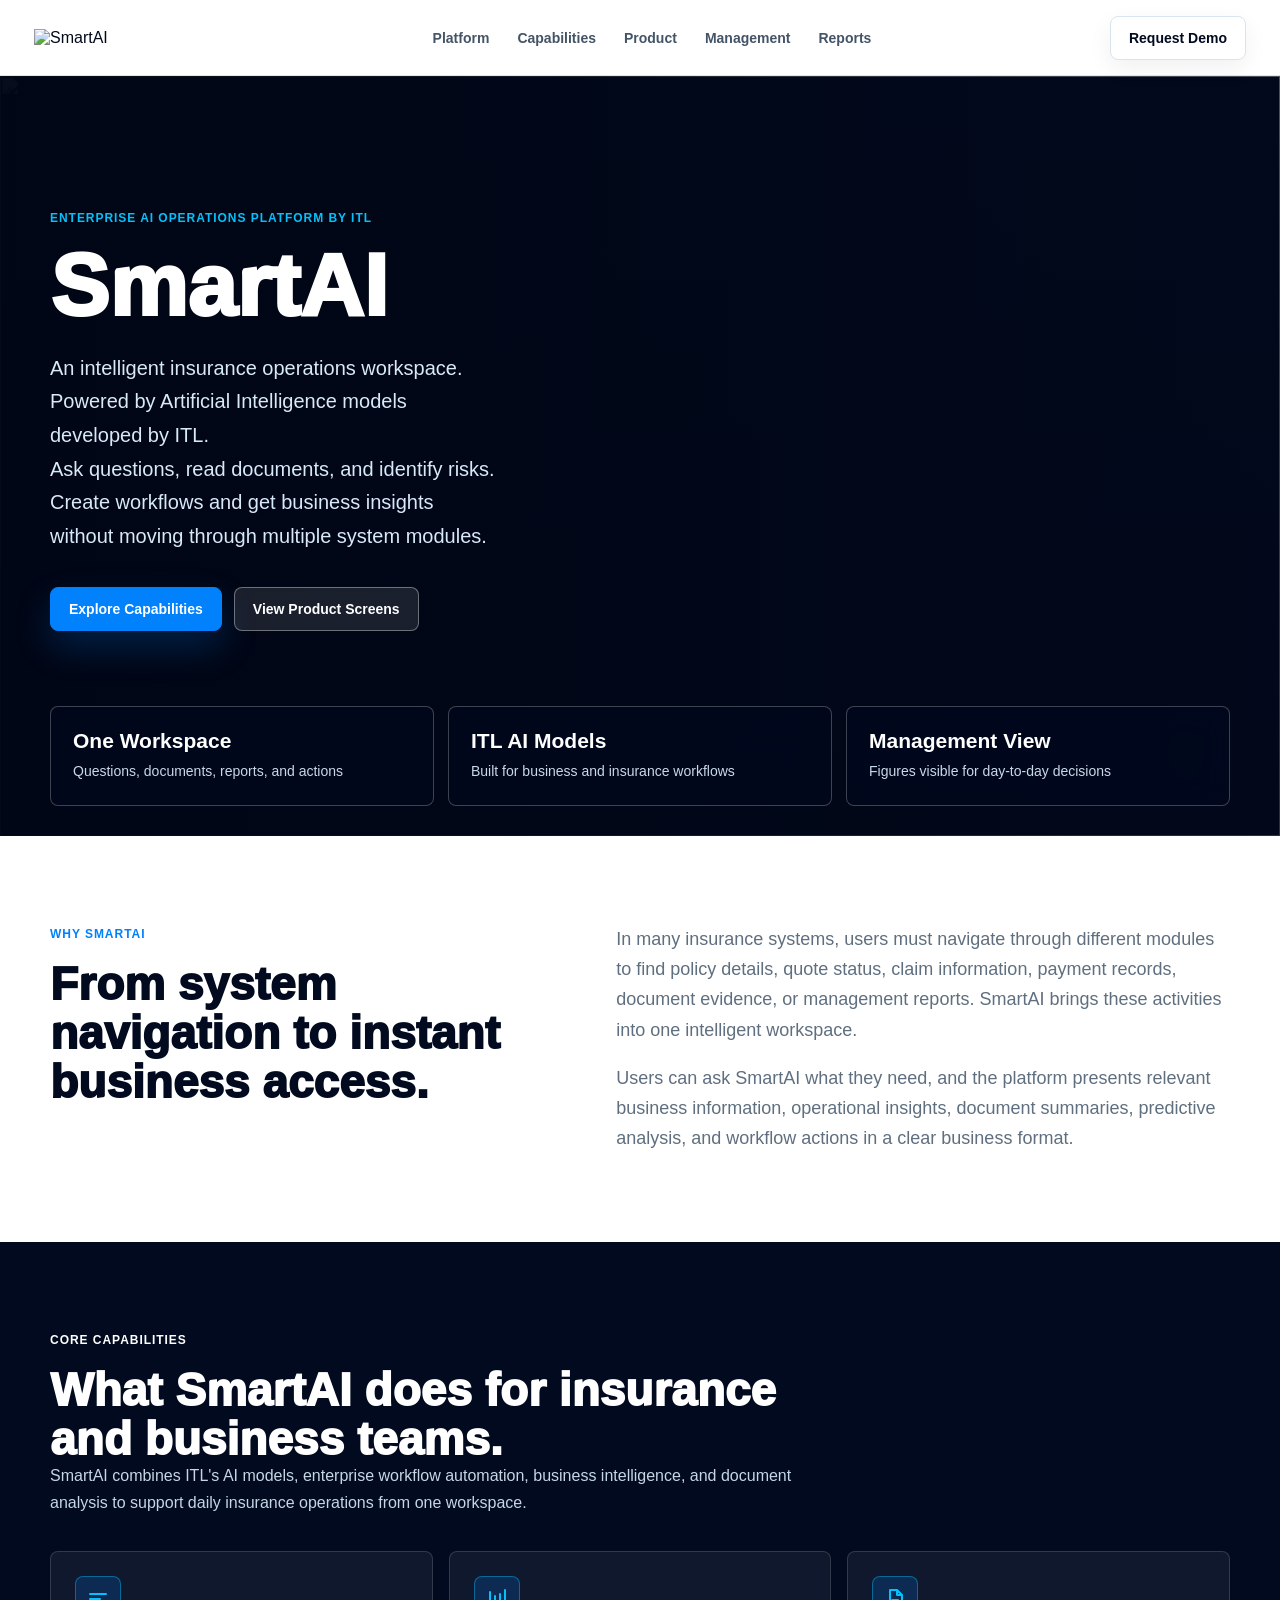
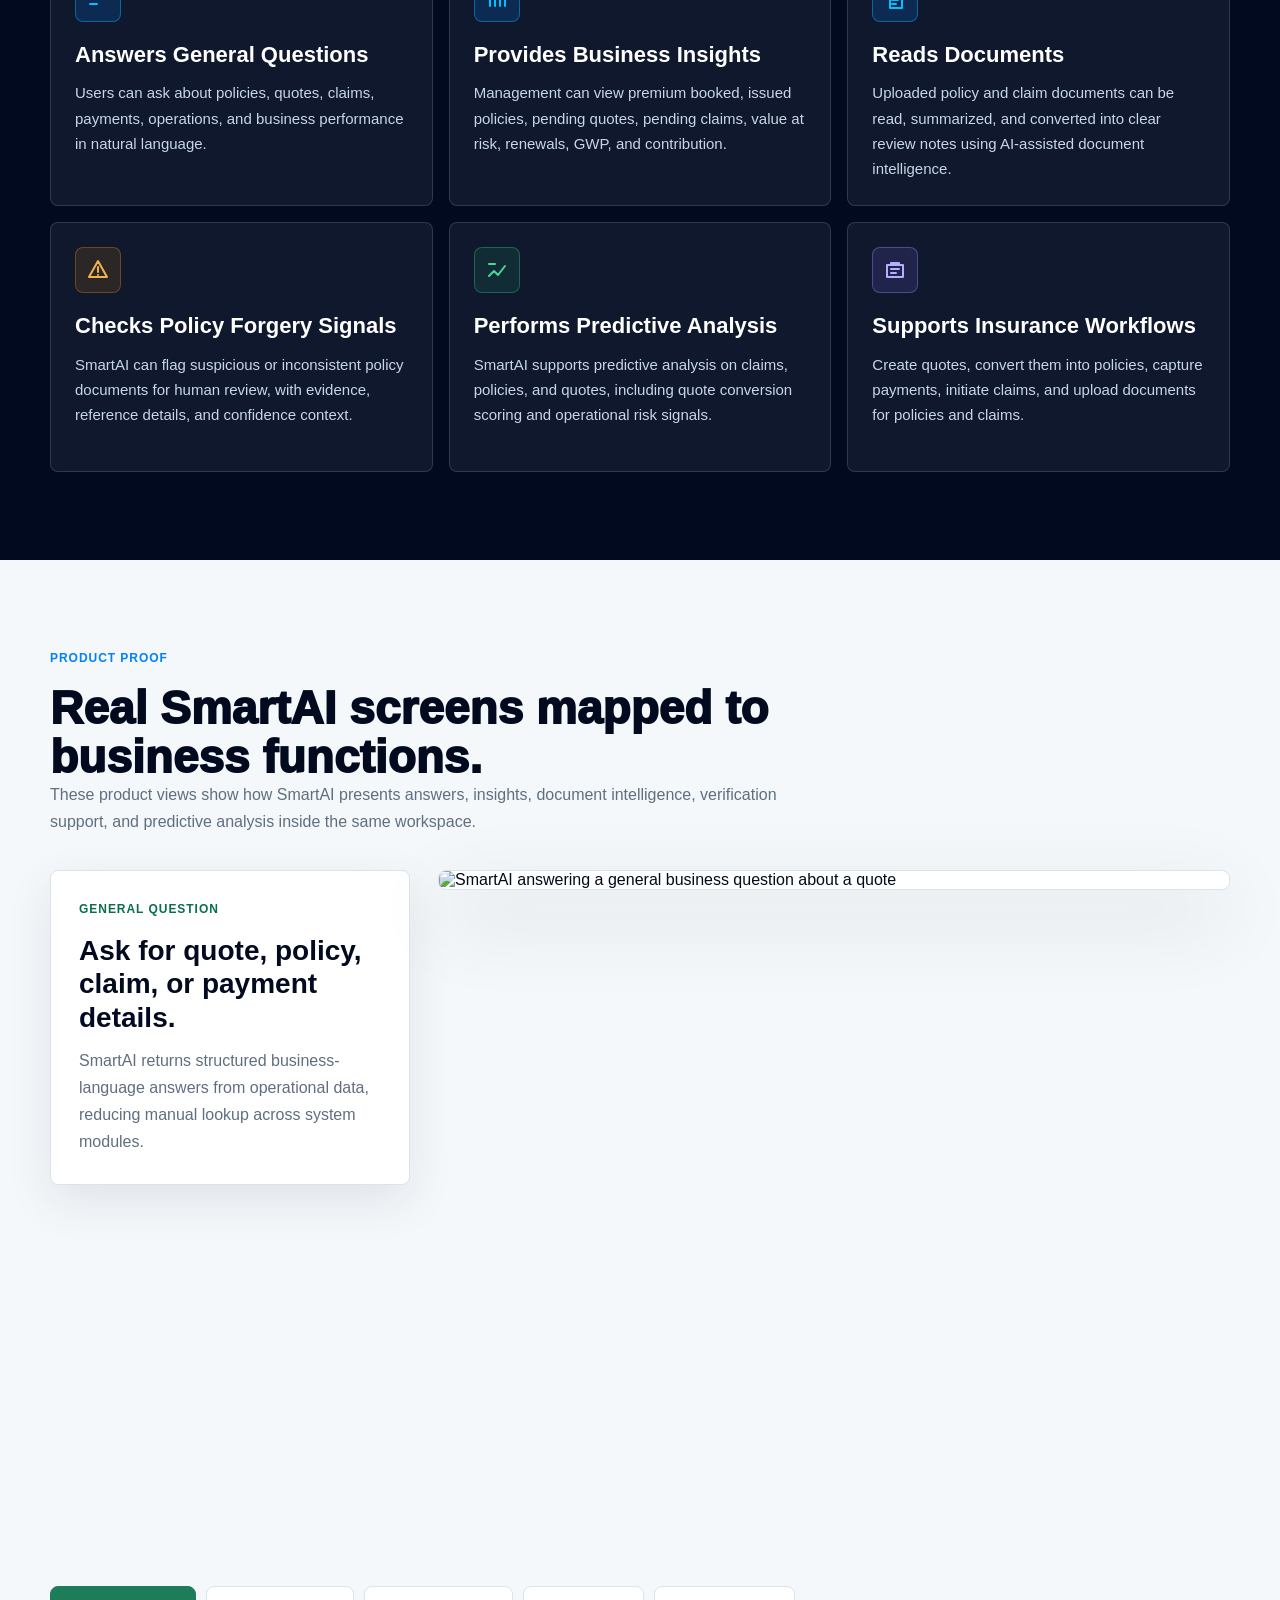
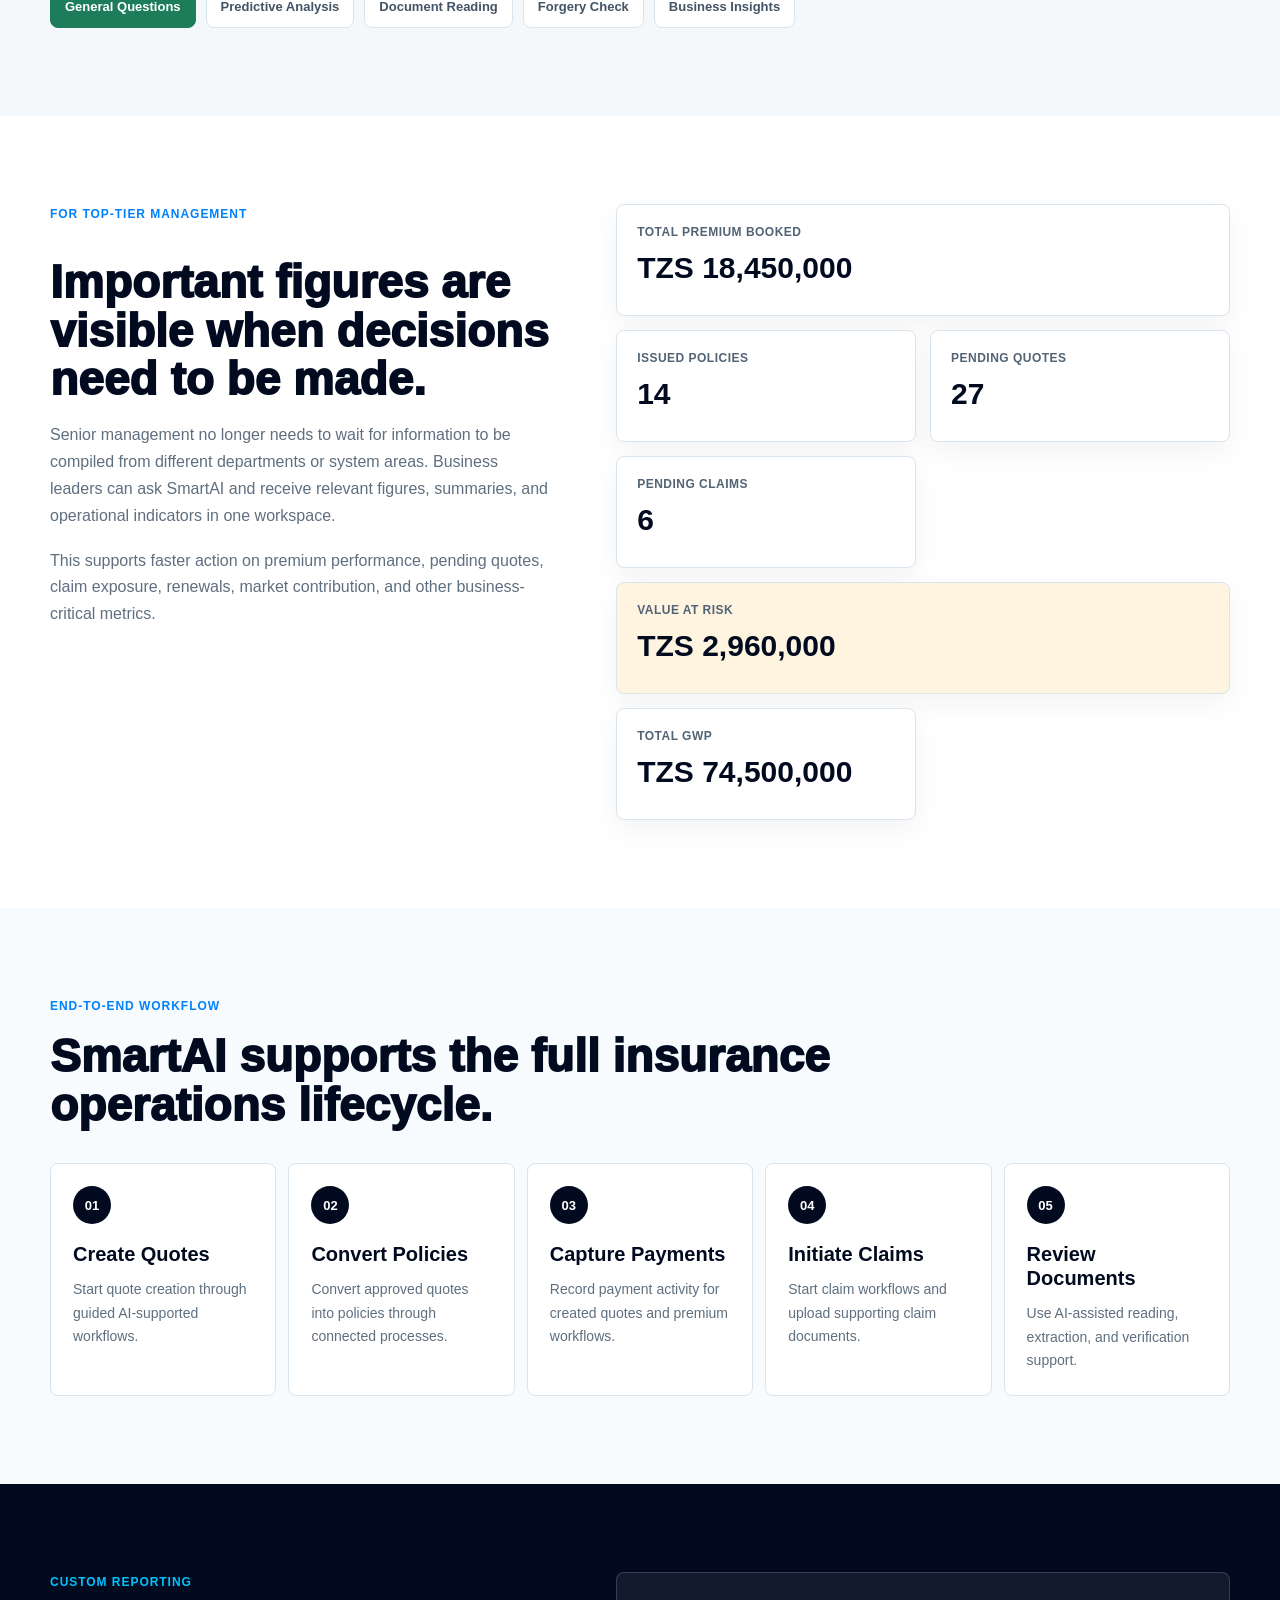
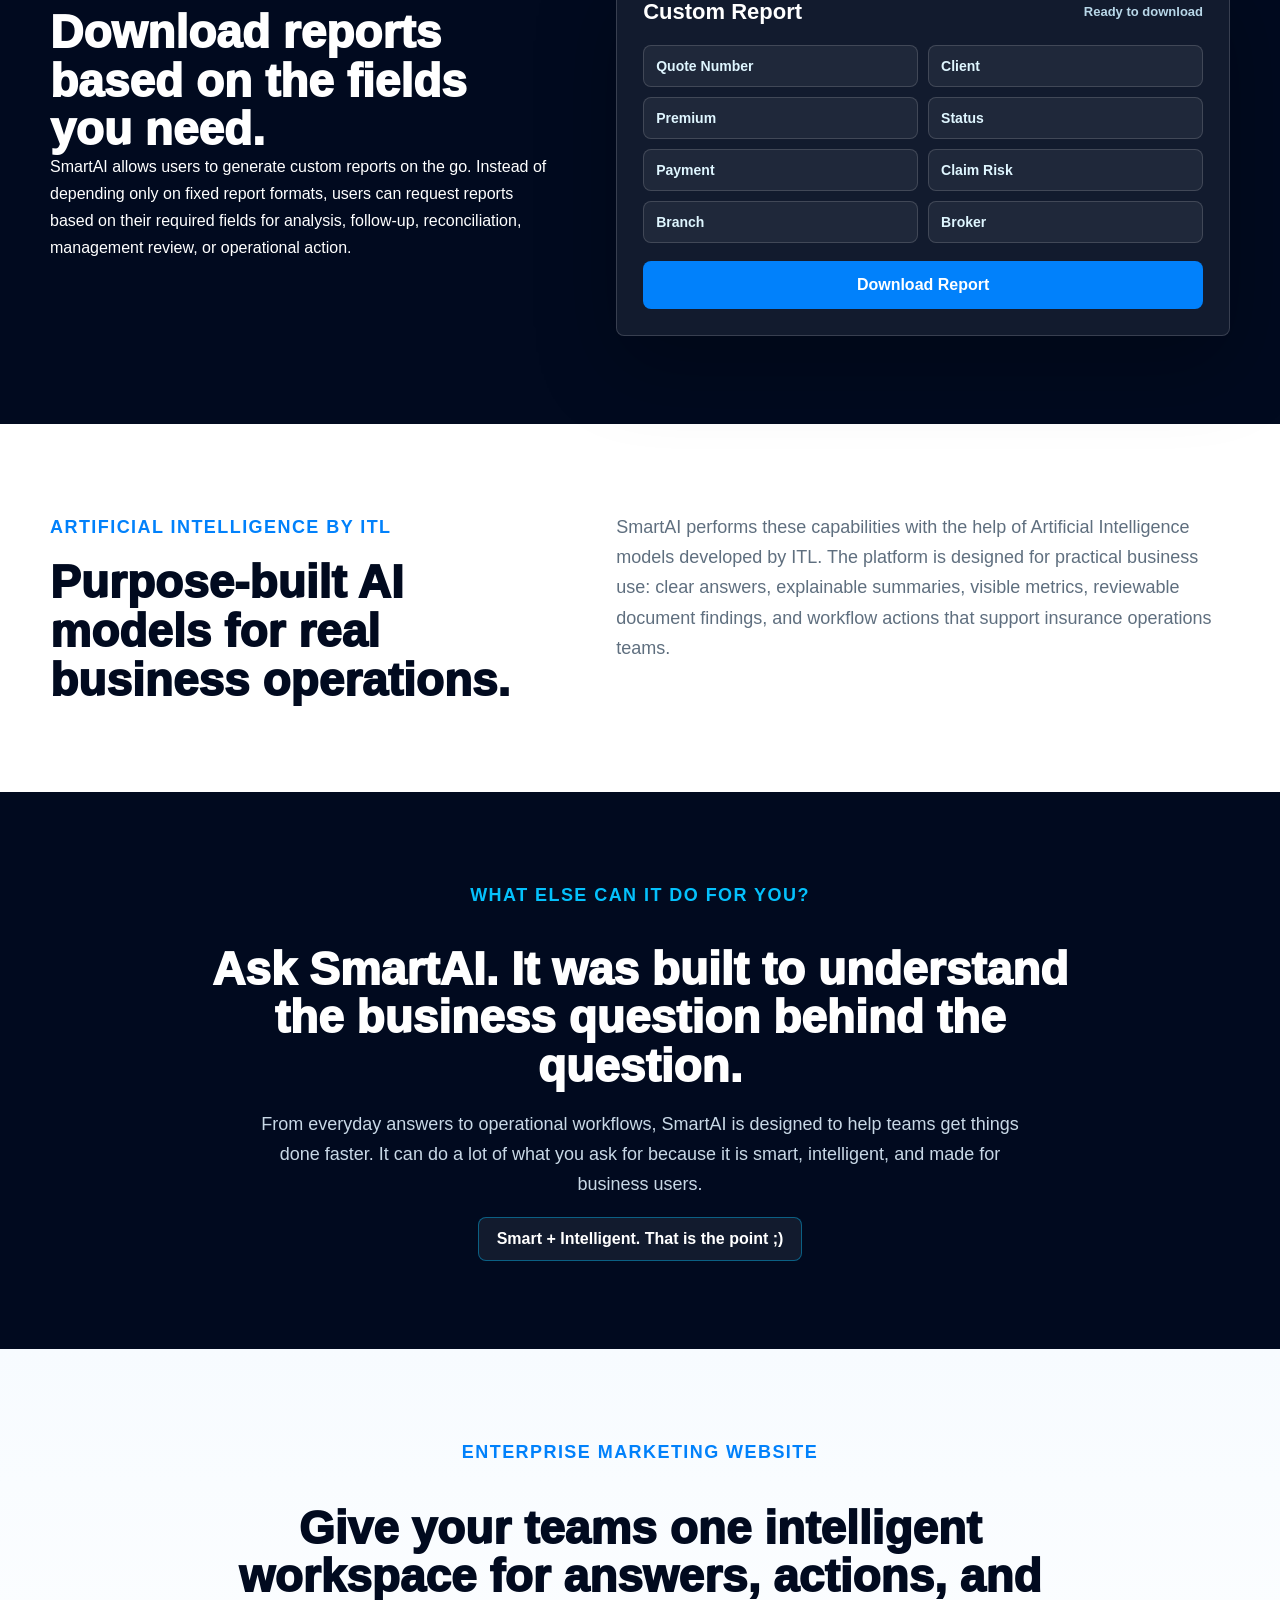
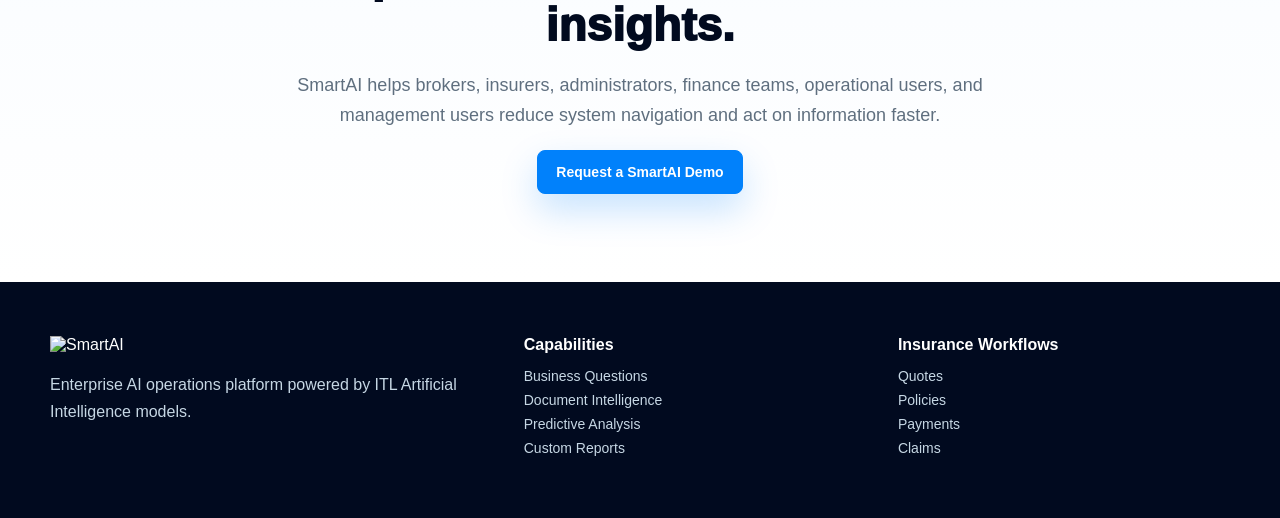
==== index.html @ b43e7020 "Add files via upload" ====
<!doctype html>
<html lang="en">
<head>
  <meta charset="utf-8">
  <meta name="viewport" content="width=device-width, initial-scale=1">
  <title>SmartAI | Enterprise AI Operations Platform by ITL</title>
  <meta name="description" content="SmartAI is an enterprise AI operations platform by ITL for insurance teams, business insights, document intelligence, predictive analysis, quotes, policies, payments, claims, and custom reports.">
  <link rel="stylesheet" href="styles.css">
</head>
<body>
  <header class="site-header" data-header>
    <a class="brand" href="#top" aria-label="SmartAI home">
      <img src="assets/logos/smartai_primary_horizontal.png" alt="SmartAI">
      <span>SmartAI</span>
    </a>
    <nav class="nav-links" aria-label="Primary">
      <a href="#platform">Platform</a>
      <a href="#capabilities">Capabilities</a>
      <a href="#screens">Product</a>
      <a href="#management">Management</a>
      <a href="#reports">Reports</a>
    </nav>
    <button class="nav-cta" type="button" data-demo-trigger>Request Demo</button>
  </header>

  <main id="top">
    <section class="hero" aria-label="SmartAI enterprise marketing hero">
      <div class="hero-media" aria-hidden="true">
        <img src="assets/screenshots/Landing Page with Business Insights.png" alt="">
      </div>
      <div class="hero-overlay"></div>
      <div class="hero-content">
        <p class="eyebrow">Enterprise AI operations platform by ITL</p>
        <h1>SmartAI</h1>
        <p class="hero-copy">
          <span>An intelligent insurance operations workspace.</span>
          <span>Powered by Artificial Intelligence models</span>
          <span>developed by ITL.</span>
          <span>Ask questions, read documents, and identify risks.</span>
          <span>Create workflows and get business insights</span>
          <span>without moving through multiple system modules.</span>
        </p>
        <div class="hero-actions">
          <a class="button primary" href="#capabilities">Explore Capabilities</a>
          <a class="button secondary" href="#screens">View Product Screens</a>
        </div>
      </div>
      <div class="hero-proof" aria-label="SmartAI value highlights">
        <div>
          <strong>One Workspace</strong>
          <span>Questions, documents, reports, and actions</span>
        </div>
        <div>
          <strong>ITL AI Models</strong>
          <span>Built for business and insurance workflows</span>
        </div>
        <div>
          <strong>Management View</strong>
          <span>Figures visible for day-to-day decisions</span>
        </div>
      </div>
    </section>

    <section class="section intro" id="platform">
      <div class="container intro-grid">
        <div>
          <p class="eyebrow">Why SmartAI</p>
          <h2>From system navigation to instant business access.</h2>
        </div>
        <div class="intro-copy">
          <p>
            In many insurance systems, users must navigate through different modules to find policy details, quote
            status, claim information, payment records, document evidence, or management reports. SmartAI brings these
            activities into one intelligent workspace.
          </p>
          <p>
            Users can ask SmartAI what they need, and the platform presents relevant business information, operational
            insights, document summaries, predictive analysis, and workflow actions in a clear business format.
          </p>
        </div>
      </div>
    </section>

    <section class="section dark-band" id="capabilities">
      <div class="container">
        <div class="section-heading light">
          <p class="eyebrow">Core capabilities</p>
          <h2>What SmartAI does for insurance and business teams.</h2>
          <p>
            SmartAI combines ITL's AI models, enterprise workflow automation, business intelligence, and document
            analysis to support daily insurance operations from one workspace.
          </p>
        </div>
        <div class="capability-grid">
          <article class="capability">
            <span class="icon">
              <svg viewBox="0 0 24 24" aria-hidden="true"><path d="M4 7h16M4 12h10M4 17h7"></path></svg>
            </span>
            <h3>Answers General Questions</h3>
            <p>Users can ask about policies, quotes, claims, payments, operations, and business performance in natural language.</p>
          </article>
          <article class="capability">
            <span class="icon">
              <svg viewBox="0 0 24 24" aria-hidden="true"><path d="M5 19V5m5 14V9m5 10V7m5 12V3"></path></svg>
            </span>
            <h3>Provides Business Insights</h3>
            <p>Management can view premium booked, issued policies, pending quotes, pending claims, value at risk, renewals, GWP, and contribution.</p>
          </article>
          <article class="capability">
            <span class="icon">
              <svg viewBox="0 0 24 24" aria-hidden="true"><path d="M7 3h7l5 5v13H7zM14 3v5h5M9 13h6M9 17h4"></path></svg>
            </span>
            <h3>Reads Documents</h3>
            <p>Uploaded policy and claim documents can be read, summarized, and converted into clear review notes using AI-assisted document intelligence.</p>
          </article>
          <article class="capability">
            <span class="icon warning">
              <svg viewBox="0 0 24 24" aria-hidden="true"><path d="M12 3l9 16H3zM12 9v5M12 17h.01"></path></svg>
            </span>
            <h3>Checks Policy Forgery Signals</h3>
            <p>SmartAI can flag suspicious or inconsistent policy documents for human review, with evidence, reference details, and confidence context.</p>
          </article>
          <article class="capability">
            <span class="icon success">
              <svg viewBox="0 0 24 24" aria-hidden="true"><path d="M4 18l5-5 4 4 7-9M4 6h6"></path></svg>
            </span>
            <h3>Performs Predictive Analysis</h3>
            <p>SmartAI supports predictive analysis on claims, policies, and quotes, including quote conversion scoring and operational risk signals.</p>
          </article>
          <article class="capability">
            <span class="icon violet">
              <svg viewBox="0 0 24 24" aria-hidden="true"><path d="M4 7h16v12H4zM8 7V5h8v2M8 11h8M8 15h5"></path></svg>
            </span>
            <h3>Supports Insurance Workflows</h3>
            <p>Create quotes, convert them into policies, capture payments, initiate claims, and upload documents for policies and claims.</p>
          </article>
        </div>
      </div>
    </section>

    <section class="section product-showcase" id="screens">
      <div class="container">
        <div class="section-heading">
          <p class="eyebrow">Product proof</p>
          <h2>Real SmartAI screens mapped to business functions.</h2>
          <p>
            These product views show how SmartAI presents answers, insights, document intelligence, verification
            support, and predictive analysis inside the same workspace.
          </p>
        </div>
        <div class="showcase">
          <article class="feature-panel active" data-panel="general">
            <div class="panel-copy">
              <span>General Question</span>
              <h3>Ask for quote, policy, claim, or payment details.</h3>
              <p>SmartAI returns structured business-language answers from operational data, reducing manual lookup across system modules.</p>
            </div>
            <img src="assets/screenshots/General Question.png" alt="SmartAI answering a general business question about a quote">
          </article>
          <article class="feature-panel" data-panel="predictive">
            <div class="panel-copy">
              <span>Predictive Analysis</span>
              <h3>Prioritize quotes, claims, and policies using AI signals.</h3>
              <p>Prediction scores, risk labels, reason codes, and top ranked items help teams focus on the records that need attention.</p>
            </div>
            <img src="assets/screenshots/Predictive Analysis.png" alt="SmartAI predictive analysis screen">
          </article>
          <article class="feature-panel" data-panel="ocr">
            <div class="panel-copy">
              <span>Policy Document Reading</span>
              <h3>Read uploaded documents and extract key details.</h3>
              <p>SmartAI summarizes policy documents, vehicle information, coverage periods, intermediaries, and reference data for faster review.</p>
            </div>
            <img src="assets/screenshots/Policy Document Reading (OCR).png" alt="SmartAI reading an uploaded policy document">
          </article>
          <article class="feature-panel" data-panel="forgery">
            <div class="panel-copy">
              <span>Policy Forgery Check</span>
              <h3>Identify suspicious document signals for review.</h3>
              <p>SmartAI supports verification teams by highlighting suspicious policy documents and presenting evidence for human validation.</p>
            </div>
            <img src="assets/screenshots/Policy Forgery Check.png" alt="SmartAI policy forgery check screen">
          </article>
          <article class="feature-panel" data-panel="insights">
            <div class="panel-copy">
              <span>Business Insights</span>
              <h3>Give management immediate access to key figures.</h3>
              <p>Business impact, renewals, portfolio values, and market contribution are visible without waiting for manual reporting cycles.</p>
            </div>
            <img src="assets/screenshots/Landing Page with Business Insights.png" alt="SmartAI landing page with business insights">
          </article>
        </div>
        <div class="showcase-controls" aria-label="Product screen selector">
          <button class="active" type="button" data-target="general">General Questions</button>
          <button type="button" data-target="predictive">Predictive Analysis</button>
          <button type="button" data-target="ocr">Document Reading</button>
          <button type="button" data-target="forgery">Forgery Check</button>
          <button type="button" data-target="insights">Business Insights</button>
        </div>
      </div>
    </section>

    <section class="section management" id="management">
      <div class="container management-grid">
        <div class="management-copy">
          <p class="eyebrow">For top-tier management</p>
          <h2>Important figures are visible when decisions need to be made.</h2>
          <p>
            Senior management no longer needs to wait for information to be compiled from different departments or
            system areas. Business leaders can ask SmartAI and receive relevant figures, summaries, and operational
            indicators in one workspace.
          </p>
          <p>
            This supports faster action on premium performance, pending quotes, claim exposure, renewals, market
            contribution, and other business-critical metrics.
          </p>
        </div>
        <div class="executive-metrics" aria-label="Example SmartAI business insight metrics">
          <div class="metric large">
            <span>Total Premium Booked</span>
            <strong>TZS 18,450,000</strong>
          </div>
          <div class="metric">
            <span>Issued Policies</span>
            <strong>14</strong>
          </div>
          <div class="metric">
            <span>Pending Quotes</span>
            <strong>27</strong>
          </div>
          <div class="metric">
            <span>Pending Claims</span>
            <strong>6</strong>
          </div>
          <div class="metric risk">
            <span>Value at Risk</span>
            <strong>TZS 2,960,000</strong>
          </div>
          <div class="metric">
            <span>Total GWP</span>
            <strong>TZS 74,500,000</strong>
          </div>
        </div>
      </div>
    </section>

    <section class="section workflow">
      <div class="container">
        <div class="section-heading">
          <p class="eyebrow">End-to-end workflow</p>
          <h2>SmartAI supports the full insurance operations lifecycle.</h2>
        </div>
        <div class="workflow-track">
          <article>
            <span>01</span>
            <h3>Create Quotes</h3>
            <p>Start quote creation through guided AI-supported workflows.</p>
          </article>
          <article>
            <span>02</span>
            <h3>Convert Policies</h3>
            <p>Convert approved quotes into policies through connected processes.</p>
          </article>
          <article>
            <span>03</span>
            <h3>Capture Payments</h3>
            <p>Record payment activity for created quotes and premium workflows.</p>
          </article>
          <article>
            <span>04</span>
            <h3>Initiate Claims</h3>
            <p>Start claim workflows and upload supporting claim documents.</p>
          </article>
          <article>
            <span>05</span>
            <h3>Review Documents</h3>
            <p>Use AI-assisted reading, extraction, and verification support.</p>
          </article>
        </div>
      </div>
    </section>

    <section class="section reports" id="reports">
      <div class="container reports-grid">
        <div>
          <p class="eyebrow">Custom reporting</p>
          <h2>Download reports based on the fields you need.</h2>
          <p>
            SmartAI allows users to generate custom reports on the go. Instead of depending only on fixed report
            formats, users can request reports based on their required fields for analysis, follow-up, reconciliation,
            management review, or operational action.
          </p>
        </div>
        <div class="report-builder" aria-label="Custom report example">
          <div class="report-top">
            <strong>Custom Report</strong>
            <span>Ready to download</span>
          </div>
          <div class="field-list">
            <span>Quote Number</span>
            <span>Client</span>
            <span>Premium</span>
            <span>Status</span>
            <span>Payment</span>
            <span>Claim Risk</span>
            <span>Branch</span>
            <span>Broker</span>
          </div>
          <button type="button">Download Report</button>
        </div>
      </div>
    </section>

    <section class="section ai-models">
      <div class="container models-grid">
        <div>
          <p class="eyebrow">Artificial Intelligence by ITL</p>
          <h2>Purpose-built AI models for real business operations.</h2>
        </div>
        <div>
          <p>
            SmartAI performs these capabilities with the help of Artificial Intelligence models developed by ITL. The
            platform is designed for practical business use: clear answers, explainable summaries, visible metrics,
            reviewable document findings, and workflow actions that support insurance operations teams.
          </p>
        </div>
      </div>
    </section>

    <section class="section witty">
      <div class="container witty-content">
        <p class="eyebrow">What else can it do for you?</p>
        <h2>Ask SmartAI. It was built to understand the business question behind the question.</h2>
        <p>
          From everyday answers to operational workflows, SmartAI is designed to help teams get things done faster.
          It can do a lot of what you ask for because it is smart, intelligent, and made for business users.
        </p>
        <span>Smart + Intelligent. That is the point ;)</span>
      </div>
    </section>

    <section class="section cta" id="demo">
      <div class="container cta-content">
        <p class="eyebrow">Enterprise marketing website</p>
        <h2>Give your teams one intelligent workspace for answers, actions, and insights.</h2>
        <p>
          SmartAI helps brokers, insurers, administrators, finance teams, operational users, and management users
          reduce system navigation and act on information faster.
        </p>
        <button class="button primary" type="button" data-demo-trigger>Request a SmartAI Demo</button>
      </div>
    </section>
  </main>

  <div class="modal-backdrop" data-demo-modal hidden>
    <section class="demo-modal" role="dialog" aria-modal="true" aria-labelledby="demo-modal-title">
      <button class="modal-close" type="button" data-demo-close aria-label="Close demo contact popup">×</button>
      <p class="eyebrow">Contact ITL</p>
      <h2 id="demo-modal-title">Request a SmartAI demo</h2>
      <p>
        Please reach out to the ITL team using the hotline or email addresses below.
      </p>
      <div class="contact-list">
        <div class="contact-row">
          <span>Hotline</span>
          <strong>+255 746 986 110</strong>
        </div>
        <div class="contact-row">
          <span>Email</span>
          <strong>info@itl.co.tz</strong>
        </div>
        <div class="contact-row">
          <span>Email</span>
          <strong>smartpolicy@itl.co.tz</strong>
        </div>
      </div>
    </section>
  </div>

  <footer class="site-footer">
    <div class="container footer-grid">
      <div>
        <img src="assets/logos/smartai_monochrome_white.png" alt="SmartAI">
        <p>Enterprise AI operations platform powered by ITL Artificial Intelligence models.</p>
      </div>
      <div>
        <strong>Capabilities</strong>
        <span>Business Questions</span>
        <span>Document Intelligence</span>
        <span>Predictive Analysis</span>
        <span>Custom Reports</span>
      </div>
      <div>
        <strong>Insurance Workflows</strong>
        <span>Quotes</span>
        <span>Policies</span>
        <span>Payments</span>
        <span>Claims</span>
      </div>
    </div>
  </footer>

  <script src="script.js"></script>
</body>
</html>
---- styles.css ----
:root {
  --navy: #010a1f;
  --deep-navy: #000615;
  --ink: #020a1a;
  --blue: #0181fb;
  --cyan: #04c1fc;
  --green: #1d7d5a;
  --green-dark: #0b6f4d;
  --amber: #c77813;
  --red: #b42339;
  --violet: #6d5bd0;
  --surface: #f5f8fb;
  --paper: #ffffff;
  --line: #d8e4ee;
  --muted: #5f6f7f;
  --soft-blue: #eaf5ff;
  --soft-green: #e9f7ef;
  --soft-amber: #fff4df;
  --soft-red: #fdecef;
  --shadow: 0 28px 80px rgba(1, 10, 31, .16);
  --soft-shadow: 0 16px 48px rgba(1, 10, 31, .09);
  --radius: 8px;
  font-family: Aptos, Inter, "Segoe UI", Arial, sans-serif;
}

* {
  box-sizing: border-box;
}

html {
  scroll-behavior: smooth;
}

body {
  margin: 0;
  color: var(--ink);
  background: var(--paper);
  overflow-x: hidden;
}

body.modal-open {
  overflow: hidden;
}

img {
  display: block;
  max-width: 100%;
}

a {
  color: inherit;
  text-decoration: none;
}

button,
input,
textarea {
  font: inherit;
}

.container {
  width: min(1180px, calc(100% - 40px));
  margin: 0 auto;
}

.site-header {
  position: sticky;
  top: 0;
  z-index: 20;
  display: grid;
  grid-template-columns: auto 1fr auto;
  gap: 28px;
  align-items: center;
  min-height: 76px;
  padding: 0 34px;
  background: rgba(255, 255, 255, .88);
  border-bottom: 1px solid rgba(216, 228, 238, .9);
  backdrop-filter: blur(18px);
  transition: box-shadow .2s ease, background .2s ease;
}

.site-header.is-scrolled {
  background: rgba(255, 255, 255, .94);
  box-shadow: 0 12px 32px rgba(1, 10, 31, .08);
}

.brand {
  display: inline-flex;
  align-items: center;
  gap: 12px;
  min-width: 160px;
}

.brand img {
  width: 142px;
  max-height: 44px;
  object-fit: contain;
}

.brand span {
  display: none;
  font-weight: 900;
  color: var(--navy);
}

.nav-links {
  display: flex;
  justify-content: center;
  gap: 28px;
  color: #435466;
  font-size: 14px;
  font-weight: 750;
}

.nav-links a {
  padding: 28px 0;
}

.nav-links a:hover {
  color: var(--blue);
}

.nav-cta,
.button {
  display: inline-flex;
  align-items: center;
  justify-content: center;
  min-height: 44px;
  padding: 0 18px;
  border-radius: var(--radius);
  font-size: 14px;
  font-weight: 850;
  cursor: pointer;
}

.nav-cta {
  color: var(--navy);
  border: 1px solid var(--line);
  background: #fff;
  box-shadow: 0 8px 24px rgba(1, 10, 31, .06);
}

button.nav-cta,
button.button {
  font-family: inherit;
}

.button.primary {
  color: #fff;
  background: var(--blue);
  border: 1px solid var(--blue);
  box-shadow: 0 16px 36px rgba(1, 129, 251, .22);
}

.button.secondary {
  color: #fff;
  border: 1px solid rgba(255, 255, 255, .36);
  background: rgba(255, 255, 255, .1);
}

.eyebrow {
  margin: 0 0 16px;
  color: var(--blue);
  font-size: 12px;
  font-weight: 900;
  letter-spacing: .08em;
  text-transform: uppercase;
}

h1,
h2,
h3,
p {
  margin: 0;
}

h1 {
  font-size: 88px;
  line-height: .95;
  color: #fff;
  font-weight: 950;
}

h2 {
  font-size: 46px;
  line-height: 1.06;
  color: var(--navy);
  font-weight: 920;
}

h3 {
  font-size: 22px;
  line-height: 1.2;
  color: var(--navy);
  font-weight: 900;
}

p {
  color: var(--muted);
  line-height: 1.68;
}

.hero {
  position: relative;
  min-height: 760px;
  overflow: hidden;
  background: var(--navy);
}

.hero-media {
  position: absolute;
  inset: 0;
}

.hero-media img {
  width: 100%;
  height: 100%;
  object-fit: cover;
  object-position: center top;
  opacity: .52;
  filter: saturate(.98) contrast(1.02);
}

.hero-overlay {
  position: absolute;
  inset: 0;
  background:
    linear-gradient(90deg, rgba(0, 6, 21, .94) 0%, rgba(0, 6, 21, .82) 34%, rgba(0, 6, 21, .46) 68%, rgba(0, 6, 21, .18) 100%),
    linear-gradient(180deg, rgba(0, 6, 21, .08) 0%, rgba(0, 6, 21, .48) 100%);
}

.hero-content {
  position: relative;
  z-index: 2;
  width: min(760px, calc(100% - 40px));
  margin-left: max(34px, calc((100vw - 1180px) / 2));
  padding-top: 132px;
}

.hero-content .eyebrow {
  color: var(--cyan);
}

.hero-copy {
  max-width: 690px;
  margin-top: 24px;
  color: #d8e9f7;
  font-size: 20px;
}

.hero-copy span {
  display: block;
}

.hero-actions {
  display: flex;
  flex-wrap: wrap;
  gap: 12px;
  margin-top: 34px;
}

.hero-proof {
  position: absolute;
  z-index: 3;
  left: max(34px, calc((100vw - 1180px) / 2));
  right: max(34px, calc((100vw - 1180px) / 2));
  bottom: 30px;
  display: grid;
  grid-template-columns: repeat(3, 1fr);
  gap: 14px;
}

.hero-proof div {
  min-height: 100px;
  padding: 22px;
  border: 1px solid rgba(255, 255, 255, .24);
  border-radius: var(--radius);
  background: rgba(1, 10, 31, .58);
  backdrop-filter: blur(16px);
}

.hero-proof strong {
  display: block;
  color: #fff;
  font-size: 21px;
  margin-bottom: 8px;
}

.hero-proof span {
  display: block;
  color: #c8d9e8;
  font-size: 14px;
  line-height: 1.45;
}

.section {
  padding: 88px 0;
}

.intro {
  background: #fff;
}

.intro-grid,
.management-grid,
.reports-grid,
.models-grid {
  display: grid;
  grid-template-columns: minmax(0, .9fr) minmax(0, 1.1fr);
  gap: 64px;
  align-items: start;
}

.intro-copy {
  display: grid;
  gap: 18px;
  font-size: 18px;
}

.dark-band {
  background: var(--navy);
  color: #fff;
}

.section-heading {
  width: min(780px, 100%);
  margin-bottom: 34px;
}

.section-heading.light h2,
.section-heading.light p {
  color: #fff;
}

.section-heading.light > p:last-child {
  color: #c6d6e5;
}

.capability-grid {
  display: grid;
  grid-template-columns: repeat(3, 1fr);
  gap: 16px;
}

.capability {
  min-height: 250px;
  padding: 24px;
  border: 1px solid rgba(255, 255, 255, .14);
  border-radius: var(--radius);
  background: rgba(255, 255, 255, .06);
}

.capability h3 {
  color: #fff;
  margin-top: 20px;
  margin-bottom: 12px;
}

.capability p {
  color: #c7d7e6;
  font-size: 15px;
}

.icon {
  display: inline-flex;
  align-items: center;
  justify-content: center;
  width: 46px;
  height: 46px;
  border-radius: var(--radius);
  background: rgba(1, 129, 251, .18);
  border: 1px solid rgba(4, 193, 252, .42);
}

.icon svg {
  width: 24px;
  height: 24px;
  fill: none;
  stroke: var(--cyan);
  stroke-width: 2;
  stroke-linecap: round;
  stroke-linejoin: round;
}

.icon.warning {
  background: rgba(199, 120, 19, .16);
  border-color: rgba(199, 120, 19, .4);
}

.icon.warning svg {
  stroke: #f2b24d;
}

.icon.success {
  background: rgba(29, 125, 90, .2);
  border-color: rgba(41, 181, 124, .42);
}

.icon.success svg {
  stroke: #49d69a;
}

.icon.violet {
  background: rgba(109, 91, 208, .18);
  border-color: rgba(143, 131, 229, .42);
}

.icon.violet svg {
  stroke: #b7adff;
}

.product-showcase {
  background: var(--surface);
}

.showcase {
  position: relative;
  min-height: 690px;
}

.feature-panel {
  position: absolute;
  inset: 0;
  display: grid;
  grid-template-columns: 360px 1fr;
  gap: 28px;
  align-items: start;
  opacity: 0;
  transform: translateY(16px);
  pointer-events: none;
  transition: opacity .28s ease, transform .28s ease;
}

.feature-panel.active {
  opacity: 1;
  transform: translateY(0);
  pointer-events: auto;
}

.panel-copy {
  padding: 28px;
  border-radius: var(--radius);
  background: #fff;
  border: 1px solid var(--line);
  box-shadow: var(--soft-shadow);
}

.panel-copy span {
  display: inline-block;
  margin-bottom: 18px;
  color: var(--green-dark);
  font-size: 12px;
  font-weight: 900;
  letter-spacing: .08em;
  text-transform: uppercase;
}

.panel-copy h3 {
  font-size: 28px;
  margin-bottom: 14px;
}

.feature-panel img {
  width: 100%;
  border: 1px solid var(--line);
  border-radius: var(--radius);
  background: #fff;
  box-shadow: var(--shadow);
}

.showcase-controls {
  display: flex;
  flex-wrap: wrap;
  gap: 10px;
  margin-top: 26px;
}

.showcase-controls button {
  min-height: 42px;
  padding: 0 14px;
  border: 1px solid var(--line);
  border-radius: var(--radius);
  color: #435466;
  background: #fff;
  font-size: 13px;
  font-weight: 850;
  cursor: pointer;
}

.showcase-controls button.active {
  color: #fff;
  background: var(--green);
  border-color: var(--green);
}

.management {
  background: #fff;
}

.management-copy {
  display: grid;
  gap: 18px;
}

.executive-metrics {
  display: grid;
  grid-template-columns: repeat(2, 1fr);
  gap: 14px;
}

.metric {
  min-height: 112px;
  padding: 20px;
  border: 1px solid var(--line);
  border-radius: var(--radius);
  background: #fff;
  box-shadow: 0 10px 28px rgba(1, 10, 31, .05);
}

.metric.large,
.metric.risk {
  grid-column: span 2;
}

.metric span {
  display: block;
  color: #526374;
  font-size: 12px;
  font-weight: 900;
  letter-spacing: .04em;
  text-transform: uppercase;
}

.metric strong {
  display: block;
  margin-top: 12px;
  color: var(--navy);
  font-size: 30px;
  line-height: 1.1;
}

.metric.risk {
  background: var(--soft-amber);
}

.workflow {
  background: #f8fbfd;
}

.workflow-track {
  display: grid;
  grid-template-columns: repeat(5, 1fr);
  gap: 12px;
}

.workflow-track article {
  min-height: 224px;
  padding: 22px;
  border: 1px solid var(--line);
  border-radius: var(--radius);
  background: #fff;
}

.workflow-track span {
  display: inline-flex;
  align-items: center;
  justify-content: center;
  width: 38px;
  height: 38px;
  margin-bottom: 18px;
  border-radius: 50%;
  color: #fff;
  background: var(--navy);
  font-size: 13px;
  font-weight: 900;
}

.workflow-track h3 {
  margin-bottom: 12px;
  font-size: 20px;
}

.workflow-track p {
  font-size: 14px;
}

.reports {
  background: var(--navy);
  color: #fff;
}

.reports h2,
.reports p {
  color: #fff;
}

.reports .eyebrow {
  color: var(--cyan);
}

.report-builder {
  padding: 26px;
  border: 1px solid rgba(255, 255, 255, .16);
  border-radius: var(--radius);
  background: rgba(255, 255, 255, .07);
  box-shadow: 0 30px 80px rgba(0, 0, 0, .25);
}

.report-top {
  display: flex;
  justify-content: space-between;
  gap: 18px;
  align-items: center;
  margin-bottom: 20px;
}

.report-top strong {
  color: #fff;
  font-size: 22px;
}

.report-top span {
  color: #b8d7e8;
  font-size: 13px;
  font-weight: 800;
}

.field-list {
  display: grid;
  grid-template-columns: repeat(2, 1fr);
  gap: 10px;
}

.field-list span {
  padding: 12px;
  border: 1px solid rgba(255, 255, 255, .15);
  border-radius: var(--radius);
  color: #dff6ff;
  background: rgba(255, 255, 255, .06);
  font-size: 14px;
  font-weight: 750;
}

.report-builder button {
  width: 100%;
  min-height: 48px;
  margin-top: 18px;
  border: 0;
  border-radius: var(--radius);
  color: #fff;
  background: var(--blue);
  font-weight: 900;
  cursor: pointer;
}

.ai-models {
  background: #fff;
}

.models-grid p {
  font-size: 18px;
}

.witty {
  background: var(--navy);
  color: #fff;
}

.witty-content {
  display: grid;
  gap: 18px;
  justify-items: center;
  text-align: center;
}

.witty-content .eyebrow {
  color: var(--cyan);
}

.witty-content h2 {
  width: min(920px, 100%);
  color: #fff;
}

.witty-content p {
  width: min(760px, 100%);
  color: #c8d8e6;
  font-size: 18px;
}

.witty-content span {
  display: inline-flex;
  align-items: center;
  min-height: 44px;
  padding: 0 18px;
  border: 1px solid rgba(4, 193, 252, .42);
  border-radius: var(--radius);
  color: #fff;
  background: rgba(255, 255, 255, .07);
  font-weight: 900;
}

.cta {
  background: linear-gradient(180deg, #f7fbff 0%, #fff 100%);
}

.cta-content {
  display: grid;
  gap: 20px;
  justify-items: center;
  text-align: center;
}

.cta-content h2 {
  width: min(860px, 100%);
}

.cta-content p {
  width: min(720px, 100%);
  font-size: 18px;
}

.site-footer {
  padding: 54px 0;
  background: var(--navy);
  color: #fff;
}

.modal-backdrop {
  position: fixed;
  inset: 0;
  z-index: 60;
  display: grid;
  place-items: center;
  padding: 22px;
  background: rgba(0, 6, 21, .68);
  backdrop-filter: blur(18px);
}

.modal-backdrop[hidden] {
  display: none;
}

.demo-modal {
  position: relative;
  width: min(520px, 100%);
  padding: 34px;
  border: 1px solid rgba(216, 228, 238, .9);
  border-radius: var(--radius);
  background: #fff;
  box-shadow: 0 34px 90px rgba(0, 6, 21, .34);
}

.demo-modal h2 {
  margin-bottom: 14px;
  font-size: 34px;
}

.demo-modal p {
  margin-bottom: 22px;
}

.modal-close {
  position: absolute;
  top: 16px;
  right: 16px;
  width: 38px;
  height: 38px;
  border: 1px solid var(--line);
  border-radius: var(--radius);
  color: var(--navy);
  background: #fff;
  font-size: 24px;
  line-height: 1;
  cursor: pointer;
}

.contact-list {
  display: grid;
  gap: 12px;
}

.contact-row {
  display: grid;
  gap: 6px;
  padding: 16px;
  border: 1px solid var(--line);
  border-radius: var(--radius);
  background: #f8fbfd;
}

.contact-row:hover {
  border-color: var(--blue);
  background: var(--soft-blue);
}

.contact-list span {
  color: var(--muted);
  font-size: 12px;
  font-weight: 900;
  letter-spacing: .06em;
  text-transform: uppercase;
}

.contact-list strong {
  color: var(--navy);
  font-size: 20px;
}

.footer-grid {
  display: grid;
  grid-template-columns: 1.3fr 1fr 1fr;
  gap: 42px;
}

.footer-grid img {
  width: 150px;
  margin-bottom: 18px;
}

.footer-grid p {
  max-width: 420px;
  color: #c6d7e4;
}

.footer-grid strong,
.footer-grid span {
  display: block;
}

.footer-grid strong {
  margin-bottom: 14px;
  color: #fff;
}

.footer-grid span {
  margin-bottom: 8px;
  color: #c6d7e4;
  font-size: 14px;
}

@media (max-width: 1080px) {
  .site-header {
    grid-template-columns: auto auto;
    justify-content: space-between;
  }

  .nav-links {
    display: none;
  }

  h1 {
    font-size: 72px;
  }

  h2 {
    font-size: 38px;
  }

  .capability-grid,
  .feature-panel,
  .intro-grid,
  .management-grid,
  .reports-grid,
  .models-grid,
  .footer-grid {
    grid-template-columns: 1fr;
  }

  .showcase {
    min-height: 760px;
  }

  .workflow-track {
    grid-template-columns: repeat(2, 1fr);
  }
}

@media (max-width: 760px) {
  .site-header {
    grid-template-columns: 1fr auto;
    min-height: 68px;
    padding: 0 12px;
  }

  .brand img {
    width: 116px;
  }

  .nav-cta {
    display: none;
  }

  .hero {
    min-height: 820px;
  }

  .hero-content {
    width: calc(100vw - 28px);
    max-width: calc(100vw - 28px);
    margin: 0 14px;
    padding-top: 74px;
    overflow: hidden;
  }

  h1 {
    font-size: 50px;
  }

  h2 {
    font-size: 32px;
  }

  .hero-copy {
    width: calc(100vw - 28px);
    max-width: 100%;
    font-size: 16px;
    line-height: 1.55;
    overflow-wrap: anywhere;
    white-space: normal;
  }

  .hero-actions {
    display: grid;
    grid-template-columns: 1fr;
    width: calc(100vw - 28px);
    max-width: calc(100vw - 28px);
  }

  .hero-actions .button {
    width: 100%;
  }

  .hero-proof {
    left: 14px;
    right: 14px;
    bottom: 14px;
    grid-template-columns: 1fr;
    gap: 8px;
  }

  .hero-proof div {
    min-height: 82px;
    padding: 16px;
  }

  .hero-proof strong {
    font-size: 19px;
    margin-bottom: 4px;
  }

  .hero-proof span {
    font-size: 13px;
  }

  .section {
    padding: 64px 0;
  }

  .container {
    width: min(100% - 28px, 1180px);
  }

  .capability-grid,
  .executive-metrics,
  .workflow-track,
  .field-list {
    grid-template-columns: 1fr;
  }

  .metric.large,
  .metric.risk {
    grid-column: auto;
  }

  .showcase {
    min-height: 660px;
  }

  .feature-panel {
    gap: 16px;
  }

  .panel-copy {
    padding: 20px;
  }

  .panel-copy h3 {
    font-size: 24px;
  }

  .showcase-controls button {
    width: 100%;
  }
}

@media (max-width: 420px) {
  .hero-content,
  .hero-copy,
  .hero-actions {
    width: 340px;
    max-width: 340px;
  }
}

@media (max-width: 360px) {
  .hero-content,
  .hero-copy,
  .hero-actions {
    width: 300px;
    max-width: 300px;
  }
}
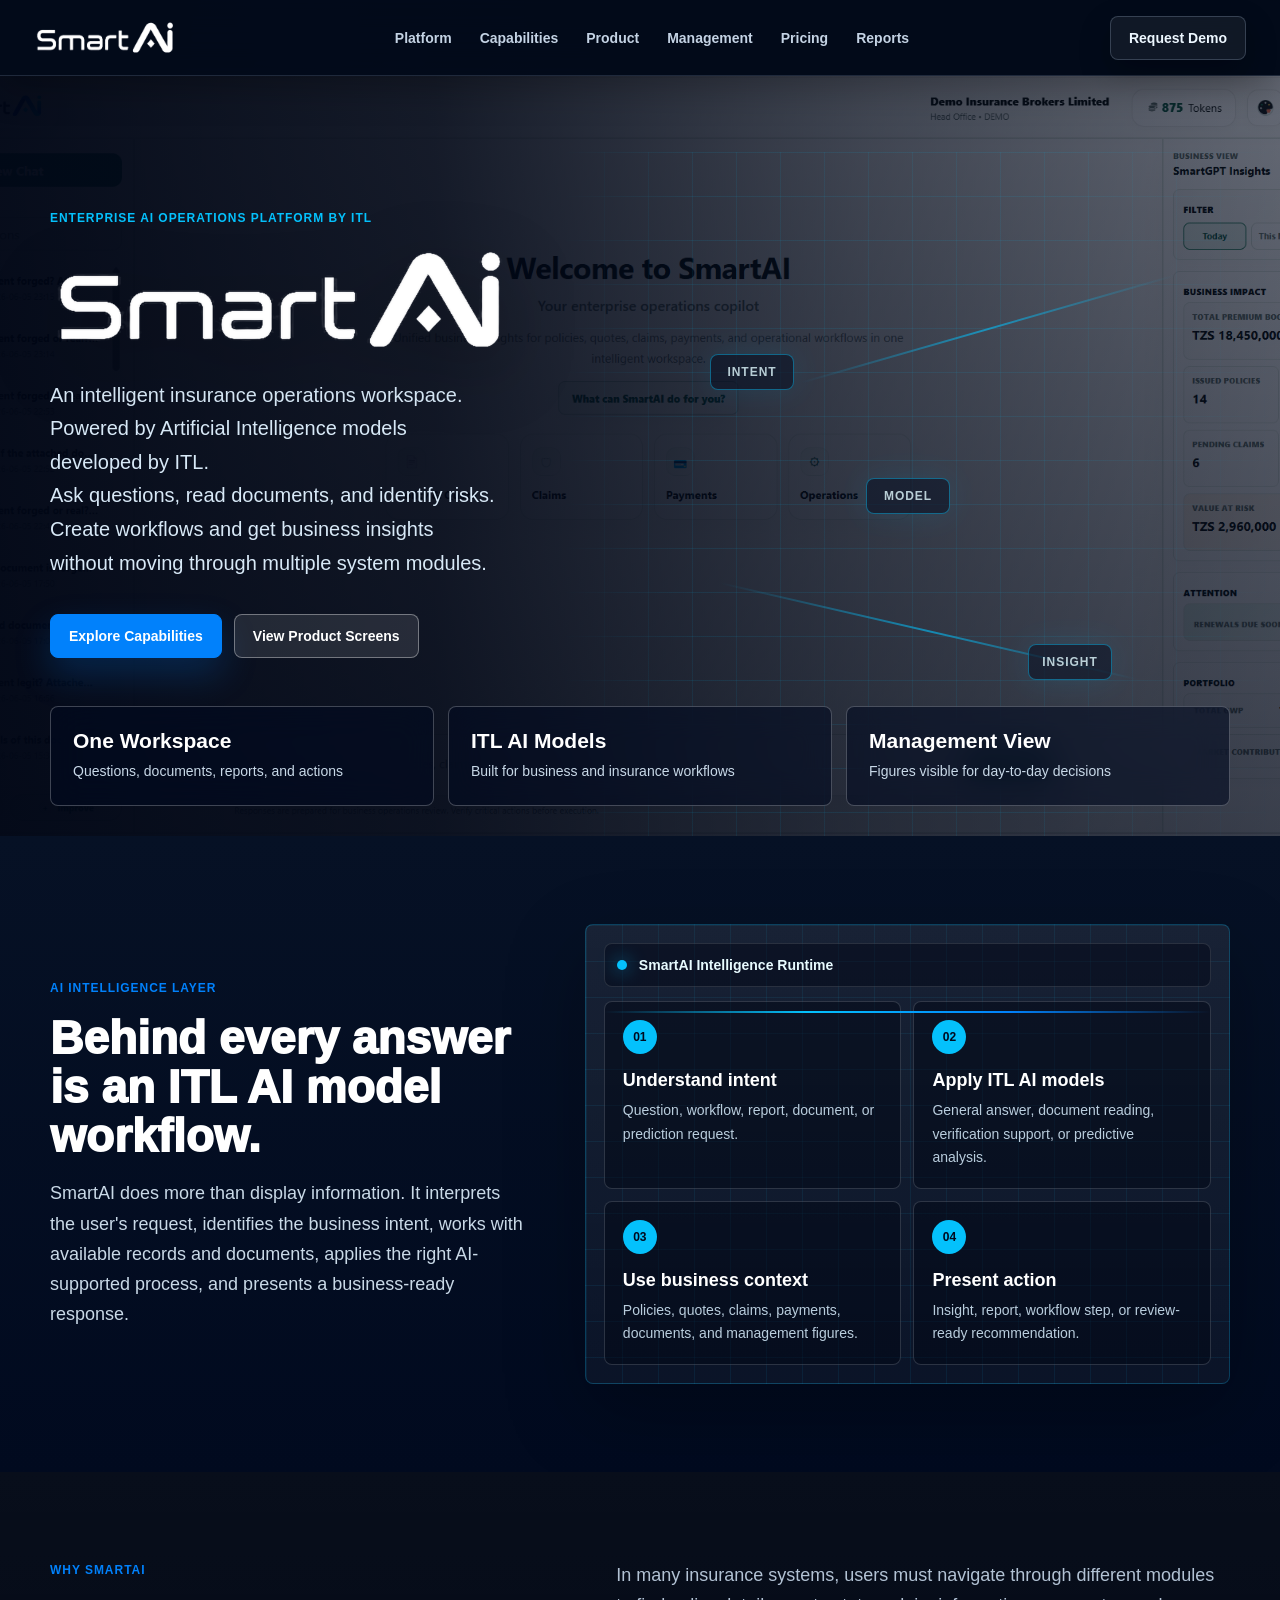
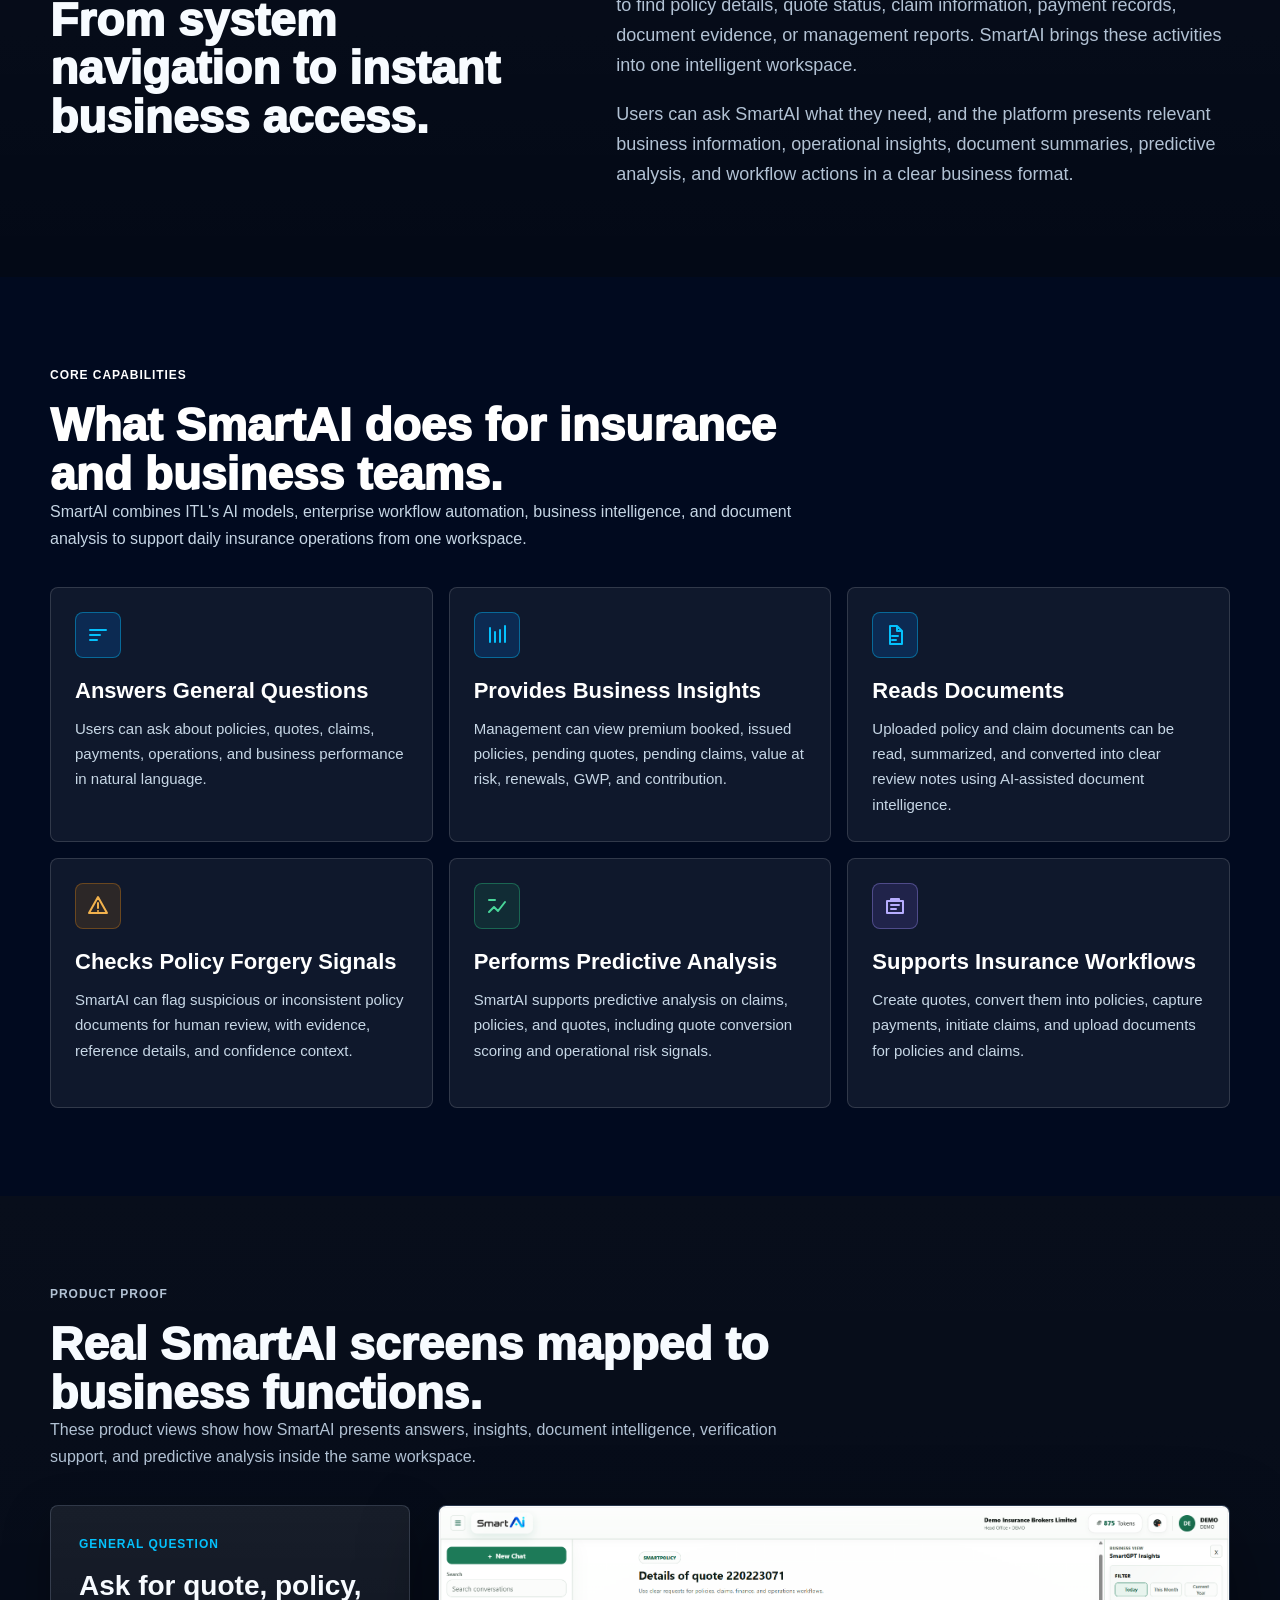
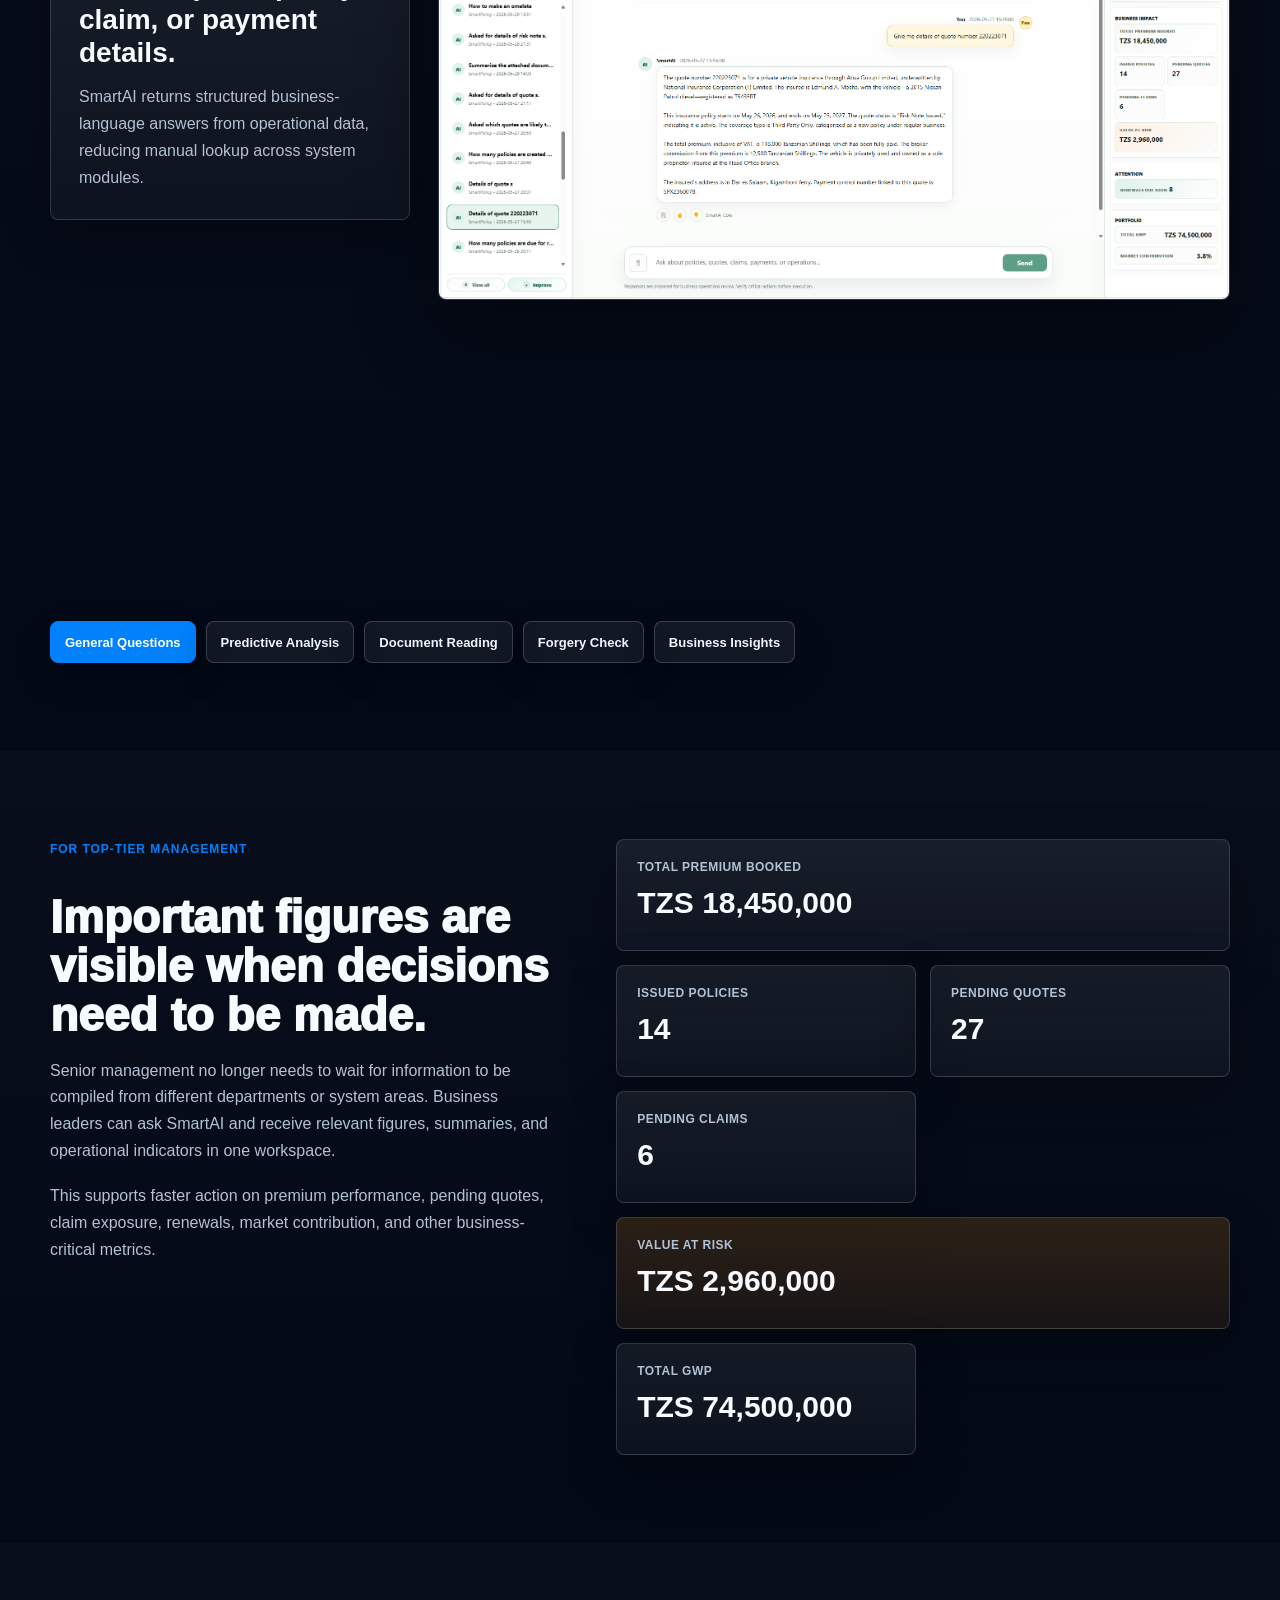
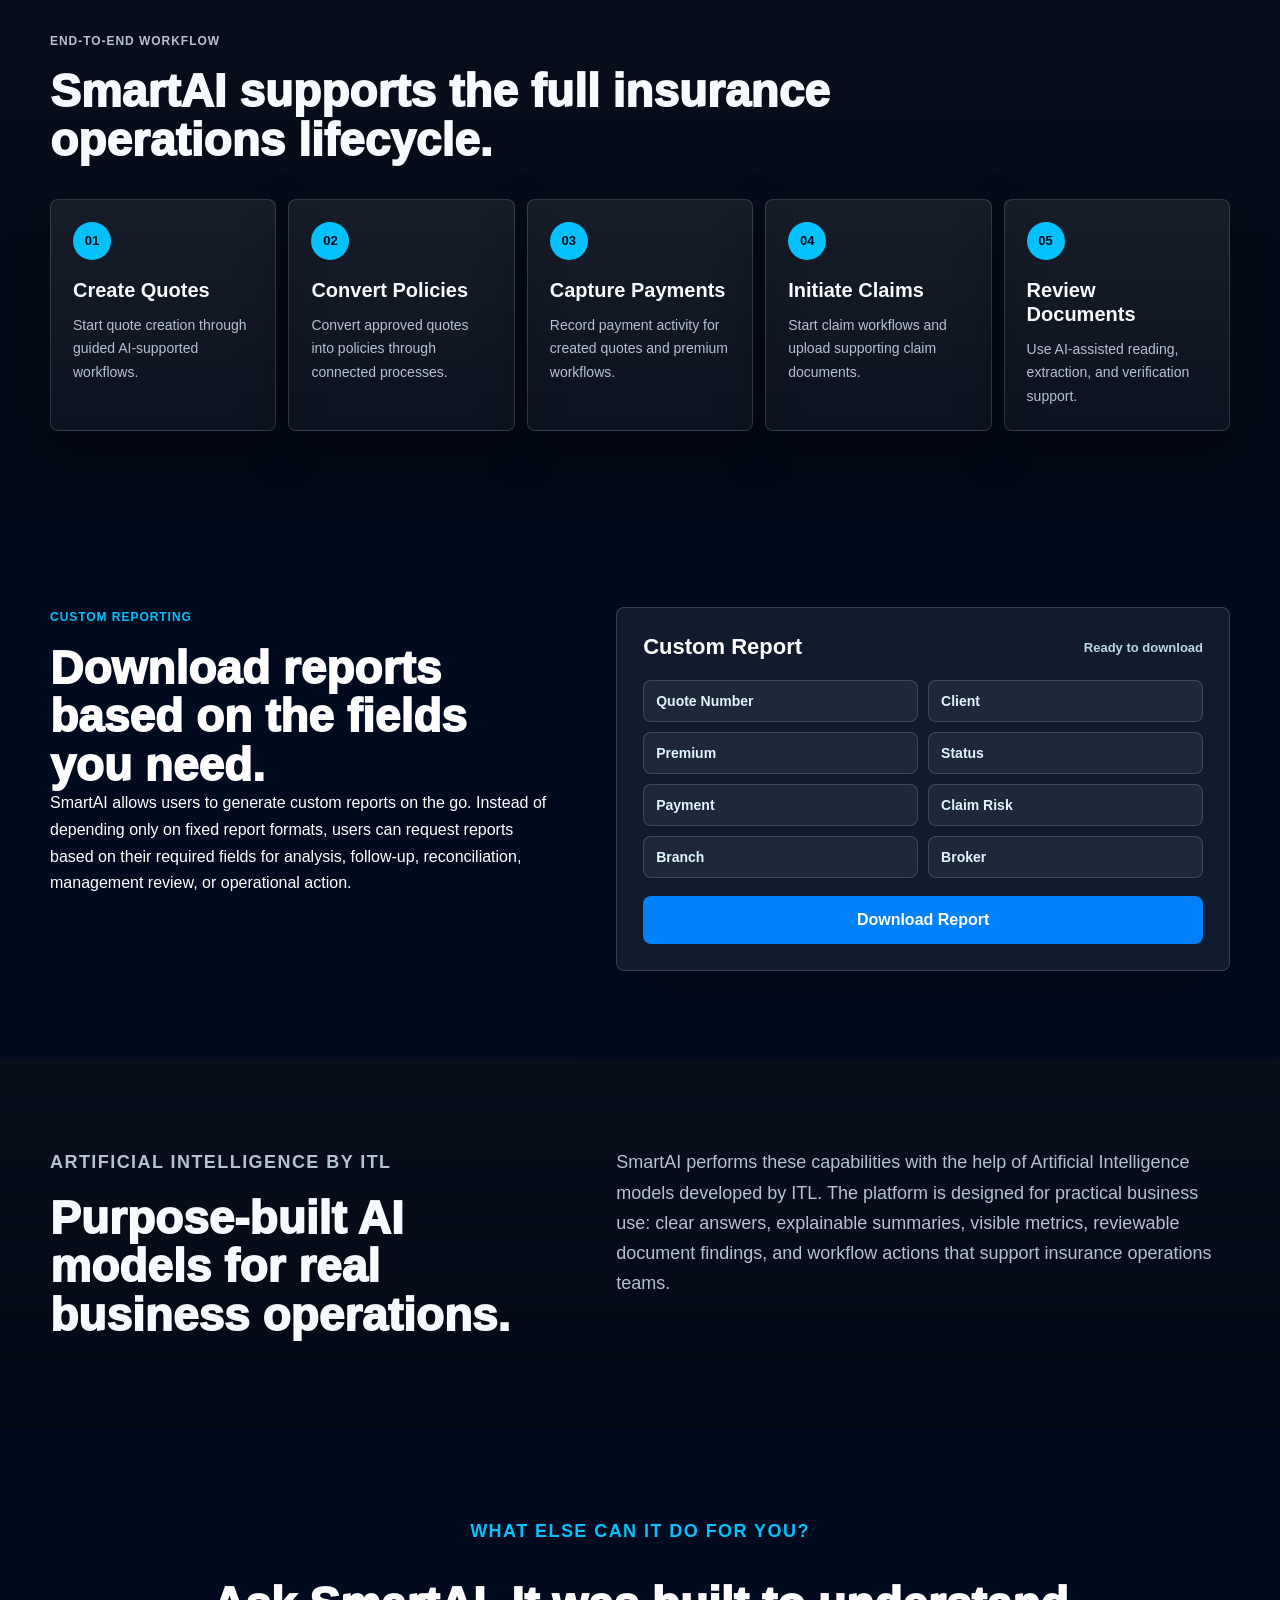
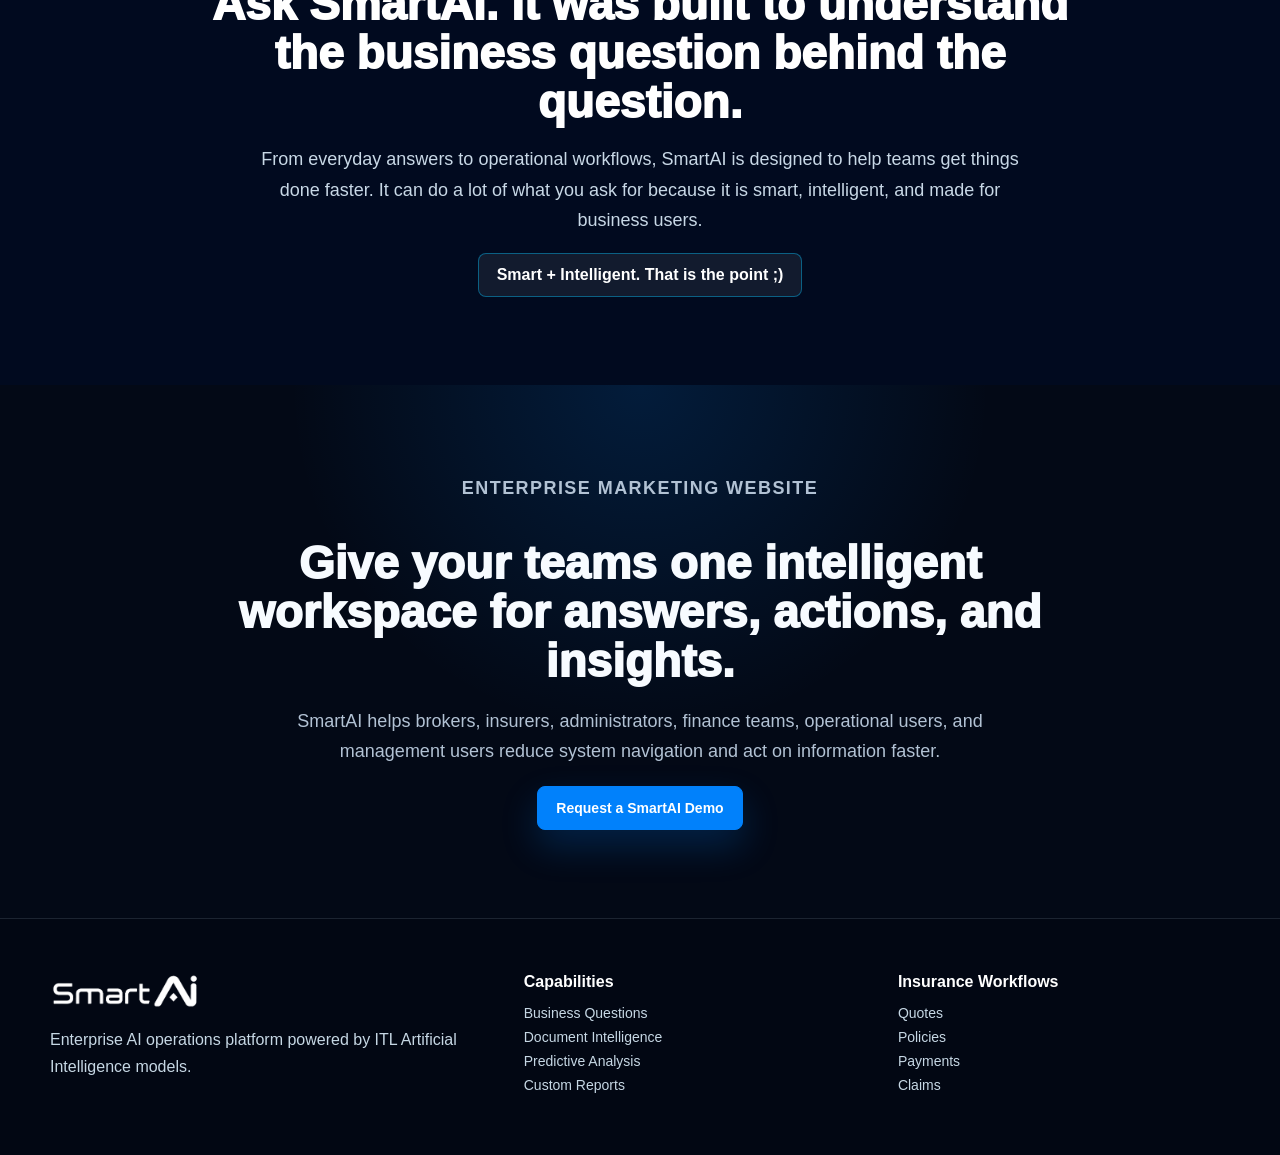
==== commit 872eece4: "Add files via upload" ====
--- a/index.html
+++ b/index.html
@@ -18,6 +18,7 @@
       <a href="#capabilities">Capabilities</a>
       <a href="#screens">Product</a>
       <a href="#management">Management</a>
+      <a href="pricing.html">Pricing</a>
       <a href="#reports">Reports</a>
     </nav>
     <button class="nav-cta" type="button" data-demo-trigger>Request Demo</button>
@@ -28,10 +29,18 @@
       <div class="hero-media" aria-hidden="true">
         <img src="assets/screenshots/Landing Page with Business Insights.png" alt="">
       </div>
+      <div class="ai-hero-layer" aria-hidden="true">
+        <div class="ai-matrix"></div>
+        <div class="ai-path path-one"></div>
+        <div class="ai-path path-two"></div>
+        <div class="ai-node node-one">Intent</div>
+        <div class="ai-node node-two">Model</div>
+        <div class="ai-node node-three">Insight</div>
+      </div>
       <div class="hero-overlay"></div>
       <div class="hero-content">
         <p class="eyebrow">Enterprise AI operations platform by ITL</p>
-        <h1>SmartAI</h1>
+        <img class="hero-logo" src="assets/logos/smartai_monochrome_white.png" alt="SmartAI">
         <p class="hero-copy">
           <span>An intelligent insurance operations workspace.</span>
           <span>Powered by Artificial Intelligence models</span>
@@ -57,6 +66,48 @@
         <div>
           <strong>Management View</strong>
           <span>Figures visible for day-to-day decisions</span>
+        </div>
+      </div>
+    </section>
+
+    <section class="section intelligence-layer">
+      <div class="container intelligence-grid">
+        <div class="intelligence-copy">
+          <p class="eyebrow">AI intelligence layer</p>
+          <h2>Behind every answer is an ITL AI model workflow.</h2>
+          <p>
+            SmartAI does more than display information. It interprets the user's request, identifies the business
+            intent, works with available records and documents, applies the right AI-supported process, and presents
+            a business-ready response.
+          </p>
+        </div>
+        <div class="ai-console" aria-label="SmartAI AI process flow">
+          <div class="console-top">
+            <span></span>
+            <strong>SmartAI Intelligence Runtime</strong>
+          </div>
+          <div class="console-flow">
+            <article>
+              <span>01</span>
+              <strong>Understand intent</strong>
+              <p>Question, workflow, report, document, or prediction request.</p>
+            </article>
+            <article>
+              <span>02</span>
+              <strong>Apply ITL AI models</strong>
+              <p>General answer, document reading, verification support, or predictive analysis.</p>
+            </article>
+            <article>
+              <span>03</span>
+              <strong>Use business context</strong>
+              <p>Policies, quotes, claims, payments, documents, and management figures.</p>
+            </article>
+            <article>
+              <span>04</span>
+              <strong>Present action</strong>
+              <p>Insight, report, workflow step, or review-ready recommendation.</p>
+            </article>
+          </div>
         </div>
       </div>
     </section>
--- a/styles.css
+++ b/styles.css
@@ -120,6 +120,10 @@
   color: var(--blue);
 }
 
+.nav-links a.active {
+  color: var(--cyan);
+}
+
 .nav-cta,
 .button {
   display: inline-flex;
@@ -221,6 +225,87 @@
   filter: saturate(.98) contrast(1.02);
 }
 
+.ai-hero-layer {
+  position: absolute;
+  inset: 76px 0 0 auto;
+  z-index: 1;
+  width: min(720px, 58vw);
+  pointer-events: none;
+  opacity: .78;
+}
+
+.ai-matrix {
+  position: absolute;
+  inset: 0;
+  background:
+    linear-gradient(rgba(4, 193, 252, .12) 1px, transparent 1px),
+    linear-gradient(90deg, rgba(4, 193, 252, .1) 1px, transparent 1px);
+  background-size: 44px 44px;
+  mask-image: linear-gradient(90deg, transparent 0%, #000 18%, #000 70%, transparent 100%);
+  animation: matrixDrift 16s linear infinite;
+}
+
+.ai-path {
+  position: absolute;
+  height: 2px;
+  background: linear-gradient(90deg, transparent, var(--cyan), transparent);
+  opacity: .78;
+  transform-origin: left center;
+  animation: pulsePath 4.4s ease-in-out infinite;
+}
+
+.path-one {
+  top: 230px;
+  right: 90px;
+  width: 390px;
+  transform: rotate(-16deg);
+}
+
+.path-two {
+  top: 430px;
+  right: 130px;
+  width: 430px;
+  transform: rotate(13deg);
+  animation-delay: 1.1s;
+}
+
+.ai-node {
+  position: absolute;
+  display: inline-flex;
+  align-items: center;
+  justify-content: center;
+  min-width: 84px;
+  height: 36px;
+  padding: 0 12px;
+  border: 1px solid rgba(4, 193, 252, .55);
+  border-radius: var(--radius);
+  color: #dff9ff;
+  background: rgba(1, 10, 31, .64);
+  box-shadow: 0 0 32px rgba(4, 193, 252, .14);
+  font-size: 12px;
+  font-weight: 900;
+  letter-spacing: .08em;
+  text-transform: uppercase;
+  animation: nodeGlow 3.8s ease-in-out infinite;
+}
+
+.node-one {
+  top: 202px;
+  right: 486px;
+}
+
+.node-two {
+  top: 326px;
+  right: 330px;
+  animation-delay: .7s;
+}
+
+.node-three {
+  top: 492px;
+  right: 168px;
+  animation-delay: 1.4s;
+}
+
 .hero-overlay {
   position: absolute;
   inset: 0;
@@ -241,6 +326,13 @@
   color: var(--cyan);
 }
 
+.hero-logo {
+  width: min(460px, 100%);
+  height: auto;
+  margin-top: 10px;
+  filter: drop-shadow(0 18px 36px rgba(0, 0, 0, .34));
+}
+
 .hero-copy {
   max-width: 690px;
   margin-top: 24px;
@@ -295,6 +387,161 @@
 
 .section {
   padding: 88px 0;
+}
+
+.intelligence-layer {
+  background:
+    linear-gradient(180deg, #061125 0%, var(--navy) 100%);
+  color: #fff;
+  overflow: hidden;
+}
+
+.intelligence-grid {
+  display: grid;
+  grid-template-columns: minmax(0, .85fr) minmax(0, 1.15fr);
+  gap: 58px;
+  align-items: center;
+}
+
+.intelligence-copy h2 {
+  color: #fff;
+}
+
+.intelligence-copy p:last-child {
+  margin-top: 18px;
+  color: #c9d9e7;
+  font-size: 18px;
+}
+
+.ai-console {
+  position: relative;
+  padding: 18px;
+  border: 1px solid rgba(4, 193, 252, .24);
+  border-radius: var(--radius);
+  background:
+    linear-gradient(180deg, rgba(255, 255, 255, .08), rgba(255, 255, 255, .04)),
+    linear-gradient(rgba(4, 193, 252, .08) 1px, transparent 1px),
+    linear-gradient(90deg, rgba(4, 193, 252, .08) 1px, transparent 1px);
+  background-size: auto, 36px 36px, 36px 36px;
+  box-shadow: 0 28px 80px rgba(0, 0, 0, .26);
+}
+
+.ai-console::before {
+  content: "";
+  position: absolute;
+  left: 18px;
+  right: 18px;
+  top: 86px;
+  height: 2px;
+  background: linear-gradient(90deg, transparent, var(--cyan), var(--blue), transparent);
+  animation: scanLine 3.6s ease-in-out infinite;
+}
+
+.console-top {
+  display: flex;
+  align-items: center;
+  gap: 12px;
+  min-height: 44px;
+  padding: 0 12px;
+  margin-bottom: 14px;
+  border: 1px solid rgba(255, 255, 255, .12);
+  border-radius: var(--radius);
+  background: rgba(0, 6, 21, .46);
+}
+
+.console-top span {
+  width: 10px;
+  height: 10px;
+  border-radius: 50%;
+  background: var(--cyan);
+  box-shadow: 0 0 18px rgba(4, 193, 252, .72);
+}
+
+.console-top strong {
+  color: #e7fbff;
+  font-size: 14px;
+}
+
+.console-flow {
+  display: grid;
+  grid-template-columns: repeat(2, 1fr);
+  gap: 12px;
+}
+
+.console-flow article {
+  min-height: 162px;
+  padding: 18px;
+  border: 1px solid rgba(216, 228, 238, .18);
+  border-radius: var(--radius);
+  background: rgba(0, 6, 21, .5);
+}
+
+.console-flow span {
+  display: inline-flex;
+  align-items: center;
+  justify-content: center;
+  width: 34px;
+  height: 34px;
+  margin-bottom: 16px;
+  border-radius: 50%;
+  color: var(--navy);
+  background: var(--cyan);
+  font-size: 12px;
+  font-weight: 900;
+}
+
+.console-flow strong {
+  display: block;
+  margin-bottom: 8px;
+  color: #fff;
+  font-size: 18px;
+}
+
+.console-flow p {
+  color: #b9cddd;
+  font-size: 14px;
+}
+
+@keyframes matrixDrift {
+  from {
+    background-position: 0 0, 0 0;
+  }
+  to {
+    background-position: 88px 44px, 44px 88px;
+  }
+}
+
+@keyframes pulsePath {
+  0%, 100% {
+    opacity: .24;
+    filter: brightness(.8);
+  }
+  50% {
+    opacity: .95;
+    filter: brightness(1.4);
+  }
+}
+
+@keyframes nodeGlow {
+  0%, 100% {
+    border-color: rgba(4, 193, 252, .42);
+    box-shadow: 0 0 24px rgba(4, 193, 252, .12);
+  }
+  50% {
+    border-color: rgba(4, 193, 252, .9);
+    box-shadow: 0 0 42px rgba(4, 193, 252, .28);
+  }
+}
+
+@keyframes scanLine {
+  0%, 100% {
+    transform: translateY(0);
+    opacity: .34;
+  }
+  50% {
+    transform: translateY(245px);
+    opacity: .88;
+  }
 }
 
 .intro {
@@ -543,6 +790,508 @@
   background: var(--soft-amber);
 }
 
+.pricing {
+  background: #f8fbfd;
+}
+
+.pricing-grid {
+  display: grid;
+  grid-template-columns: minmax(0, .86fr) minmax(0, 1.14fr);
+  gap: 64px;
+  align-items: center;
+}
+
+.pricing-copy {
+  display: grid;
+  gap: 18px;
+}
+
+.pricing-copy p {
+  font-size: 18px;
+}
+
+.pricing-panel {
+  display: grid;
+  gap: 14px;
+}
+
+.pricing-main,
+.pricing-details article {
+  border: 1px solid var(--line);
+  border-radius: var(--radius);
+  background: #fff;
+  box-shadow: 0 14px 34px rgba(1, 10, 31, .06);
+}
+
+.pricing-main {
+  min-height: 244px;
+  padding: 30px;
+  border-left: 5px solid var(--green);
+}
+
+.pricing-main span,
+.pricing-details span {
+  display: block;
+  color: #526374;
+  font-size: 12px;
+  font-weight: 900;
+  letter-spacing: .06em;
+  text-transform: uppercase;
+}
+
+.pricing-main strong {
+  display: block;
+  margin-top: 16px;
+  color: var(--navy);
+  font-size: 68px;
+  line-height: .95;
+  font-weight: 950;
+}
+
+.pricing-main p {
+  margin-top: 18px;
+  font-size: 17px;
+}
+
+.pricing-details {
+  display: grid;
+  grid-template-columns: repeat(2, 1fr);
+  gap: 14px;
+}
+
+.pricing-details article {
+  min-height: 142px;
+  padding: 22px;
+}
+
+.pricing-details strong {
+  display: block;
+  margin-top: 12px;
+  color: var(--navy);
+  font-size: 30px;
+  line-height: 1.1;
+}
+
+.pricing-details p {
+  margin-top: 10px;
+  font-size: 14px;
+}
+
+.pricing-page main {
+  background: var(--paper);
+}
+
+.pricing-hero {
+  position: relative;
+  min-height: 690px;
+  padding: 104px 0 86px;
+  overflow: hidden;
+  background: var(--navy);
+}
+
+.pricing-hero-bg,
+.pricing-gridlines {
+  position: absolute;
+  inset: 0;
+}
+
+.pricing-gridlines {
+  background:
+    linear-gradient(rgba(4, 193, 252, .09) 1px, transparent 1px),
+    linear-gradient(90deg, rgba(4, 193, 252, .08) 1px, transparent 1px);
+  background-size: 54px 54px;
+  mask-image: radial-gradient(circle at 74% 48%, #000 0%, #000 36%, transparent 74%);
+  animation: matrixDrift 18s linear infinite;
+}
+
+.pricing-hero-bg::before {
+  content: "";
+  position: absolute;
+  inset: 0;
+  background:
+    radial-gradient(circle at 75% 42%, rgba(4, 193, 252, .22), transparent 26%),
+    radial-gradient(circle at 18% 18%, rgba(1, 129, 251, .18), transparent 34%),
+    linear-gradient(90deg, rgba(0, 6, 21, .98) 0%, rgba(0, 6, 21, .86) 45%, rgba(0, 6, 21, .48) 100%);
+}
+
+.pricing-beam {
+  position: absolute;
+  right: 7%;
+  height: 2px;
+  background: linear-gradient(90deg, transparent, var(--cyan), transparent);
+  opacity: .76;
+  transform-origin: right center;
+  animation: pulsePath 4.8s ease-in-out infinite;
+}
+
+.beam-one {
+  top: 33%;
+  width: 460px;
+  transform: rotate(-18deg);
+}
+
+.beam-two {
+  top: 64%;
+  width: 520px;
+  transform: rotate(14deg);
+  animation-delay: 1.2s;
+}
+
+.pricing-hero-grid {
+  position: relative;
+  z-index: 1;
+  display: grid;
+  grid-template-columns: minmax(0, .88fr) minmax(420px, 1.12fr);
+  gap: 68px;
+  align-items: center;
+}
+
+.pricing-hero-copy {
+  display: grid;
+  gap: 22px;
+}
+
+.pricing-hero-copy .eyebrow {
+  color: var(--cyan);
+}
+
+.pricing-hero-copy h1 {
+  font-size: 68px;
+  line-height: .98;
+}
+
+.pricing-hero-copy p {
+  max-width: 650px;
+  color: #d3e3f2;
+  font-size: 20px;
+}
+
+.pricing-actions {
+  display: flex;
+  flex-wrap: wrap;
+  gap: 12px;
+  margin-top: 6px;
+}
+
+.pricing-ai-stage {
+  position: relative;
+  min-height: 520px;
+  border: 1px solid rgba(4, 193, 252, .26);
+  border-radius: var(--radius);
+  background:
+    linear-gradient(180deg, rgba(255, 255, 255, .08), rgba(255, 255, 255, .035)),
+    linear-gradient(rgba(4, 193, 252, .08) 1px, transparent 1px),
+    linear-gradient(90deg, rgba(4, 193, 252, .08) 1px, transparent 1px);
+  background-size: auto, 42px 42px, 42px 42px;
+  box-shadow: 0 34px 90px rgba(0, 0, 0, .34);
+  overflow: hidden;
+}
+
+.pricing-ai-stage::before,
+.pricing-ai-stage::after {
+  content: "";
+  position: absolute;
+  inset: 58px;
+  border: 1px solid rgba(4, 193, 252, .22);
+  border-radius: 50%;
+}
+
+.pricing-ai-stage::after {
+  inset: 112px;
+  border-color: rgba(255, 255, 255, .14);
+}
+
+.pricing-ai-core {
+  position: absolute;
+  top: 50%;
+  left: 50%;
+  z-index: 2;
+  display: grid;
+  gap: 10px;
+  width: min(360px, calc(100% - 72px));
+  padding: 28px;
+  border: 1px solid rgba(4, 193, 252, .48);
+  border-radius: var(--radius);
+  background: rgba(0, 6, 21, .8);
+  box-shadow: 0 0 54px rgba(4, 193, 252, .18);
+  transform: translate(-50%, -50%);
+  animation: corePulse 4.8s ease-in-out infinite;
+}
+
+.pricing-ai-core span,
+.pricing-summary-card span,
+.pricing-note-panel span {
+  color: var(--cyan);
+  font-size: 12px;
+  font-weight: 900;
+  letter-spacing: .08em;
+  text-transform: uppercase;
+}
+
+.pricing-ai-core strong {
+  color: #fff;
+  font-size: 76px;
+  line-height: .9;
+  white-space: nowrap;
+}
+
+.pricing-ai-core p {
+  color: #c9d9e7;
+  font-size: 15px;
+}
+
+[data-pricing-counter] {
+  font-variant-numeric: tabular-nums;
+}
+
+[data-pricing-usd] {
+  transition: opacity .32s ease, transform .32s ease, visibility .32s ease;
+}
+
+.pricing-page.price-rate-idle [data-pricing-usd],
+.pricing-page.price-rate-animating [data-pricing-usd] {
+  visibility: hidden;
+  opacity: 0;
+  color: transparent;
+  transform: translateY(8px);
+}
+
+.pricing-page.price-rate-ready [data-pricing-usd] {
+  visibility: visible;
+  opacity: 1;
+  transform: translateY(0);
+}
+
+.pricing-page.price-rate-animating [data-pricing-counter] {
+  text-shadow: 0 0 28px rgba(4, 193, 252, .22);
+}
+
+.pricing-rate-control {
+  position: absolute;
+  left: 50%;
+  bottom: 18px;
+  z-index: 4;
+  min-height: 32px;
+  padding: 0 12px;
+  border: 1px solid rgba(4, 193, 252, .42);
+  border-radius: var(--radius);
+  color: #e5fbff;
+  background: rgba(0, 6, 21, .72);
+  box-shadow: 0 10px 28px rgba(0, 0, 0, .24);
+  font-size: 11px;
+  font-weight: 900;
+  letter-spacing: .04em;
+  text-transform: uppercase;
+  cursor: pointer;
+  transform: translateX(-50%);
+}
+
+.pricing-rate-control:hover,
+.pricing-rate-control:focus-visible {
+  border-color: rgba(4, 193, 252, .86);
+  background: rgba(1, 129, 251, .22);
+}
+
+.pricing-page.price-rate-ready .pricing-rate-control {
+  display: none;
+}
+
+.pricing-orbit {
+  position: absolute;
+  top: 50%;
+  left: 50%;
+  border: 1px solid rgba(4, 193, 252, .28);
+  border-radius: 50%;
+  transform: translate(-50%, -50%);
+}
+
+.pricing-orbit::before {
+  content: "";
+  position: absolute;
+  top: -5px;
+  left: 50%;
+  width: 10px;
+  height: 10px;
+  border-radius: 50%;
+  background: var(--cyan);
+  box-shadow: 0 0 24px rgba(4, 193, 252, .82);
+}
+
+.orbit-one {
+  width: 72%;
+  aspect-ratio: 1;
+  animation: orbitSpin 10s linear infinite;
+}
+
+.orbit-two {
+  width: 56%;
+  aspect-ratio: 1;
+  animation: orbitSpin 13s linear infinite reverse;
+}
+
+.orbit-three {
+  width: 40%;
+  aspect-ratio: 1;
+  animation: orbitSpin 8s linear infinite;
+}
+
+.pricing-signal {
+  position: absolute;
+  z-index: 3;
+  display: inline-flex;
+  align-items: center;
+  justify-content: center;
+  min-width: 86px;
+  min-height: 38px;
+  padding: 0 14px;
+  border: 1px solid rgba(4, 193, 252, .48);
+  border-radius: var(--radius);
+  color: #e5fbff;
+  background: rgba(1, 10, 31, .72);
+  box-shadow: 0 0 34px rgba(4, 193, 252, .14);
+  font-size: 12px;
+  font-weight: 900;
+  letter-spacing: .08em;
+  text-transform: uppercase;
+  animation: nodeGlow 3.8s ease-in-out infinite;
+}
+
+.signal-one {
+  top: 18%;
+  left: 14%;
+}
+
+.signal-two {
+  top: 22%;
+  right: 13%;
+  animation-delay: .6s;
+}
+
+.signal-three {
+  bottom: 20%;
+  left: 17%;
+  animation-delay: 1.2s;
+}
+
+.signal-four {
+  right: 13%;
+  bottom: 18%;
+  animation-delay: 1.8s;
+}
+
+.pricing-screen-summary {
+  background: #f8fbfd;
+}
+
+.pricing-summary-grid {
+  display: grid;
+  grid-template-columns: repeat(3, 1fr);
+  gap: 16px;
+}
+
+.pricing-summary-card {
+  min-height: 210px;
+  padding: 26px;
+  border: 1px solid var(--line);
+  border-radius: var(--radius);
+  background: #fff;
+  box-shadow: 0 14px 34px rgba(1, 10, 31, .06);
+}
+
+.pricing-summary-card.primary-rate {
+  border-left: 5px solid var(--green);
+}
+
+.pricing-summary-card strong {
+  display: block;
+  margin-top: 16px;
+  color: var(--navy);
+  font-size: 42px;
+  line-height: 1.04;
+}
+
+.pricing-summary-card.primary-rate strong {
+  font-size: 76px;
+  line-height: .9;
+}
+
+.pricing-summary-card p {
+  margin-top: 16px;
+  font-size: 16px;
+}
+
+.pricing-note {
+  background: var(--navy);
+  color: #fff;
+}
+
+.pricing-note h2 {
+  color: #fff;
+}
+
+.pricing-note-grid {
+  display: grid;
+  grid-template-columns: minmax(0, .9fr) minmax(0, 1.1fr);
+  gap: 64px;
+  align-items: start;
+}
+
+.pricing-note-panel {
+  display: grid;
+  gap: 12px;
+}
+
+.pricing-note-panel div {
+  min-height: 126px;
+  padding: 22px;
+  border: 1px solid rgba(255, 255, 255, .14);
+  border-radius: var(--radius);
+  background: rgba(255, 255, 255, .06);
+}
+
+.pricing-note-panel span {
+  display: inline-flex;
+  align-items: center;
+  justify-content: center;
+  width: 34px;
+  height: 34px;
+  margin-bottom: 14px;
+  border-radius: 50%;
+  color: var(--navy);
+  background: var(--cyan);
+  letter-spacing: 0;
+}
+
+.pricing-note-panel strong {
+  display: block;
+  margin-bottom: 8px;
+  color: #fff;
+  font-size: 20px;
+}
+
+.pricing-note-panel p {
+  color: #c7d7e6;
+  font-size: 15px;
+}
+
+@keyframes orbitSpin {
+  from {
+    transform: translate(-50%, -50%) rotate(0deg);
+  }
+  to {
+    transform: translate(-50%, -50%) rotate(360deg);
+  }
+}
+
+@keyframes corePulse {
+  0%, 100% {
+    box-shadow: 0 0 44px rgba(4, 193, 252, .14);
+  }
+  50% {
+    box-shadow: 0 0 76px rgba(4, 193, 252, .28);
+  }
+}
+
 .workflow {
   background: #f8fbfd;
 }
@@ -860,7 +1609,12 @@
   .capability-grid,
   .feature-panel,
   .intro-grid,
+  .intelligence-grid,
   .management-grid,
+  .pricing-hero-grid,
+  .pricing-grid,
+  .pricing-note-grid,
+  .pricing-summary-grid,
   .reports-grid,
   .models-grid,
   .footer-grid {
@@ -871,8 +1625,21 @@
     min-height: 760px;
   }
 
+  .ai-hero-layer {
+    width: 62vw;
+    opacity: .5;
+  }
+
   .workflow-track {
     grid-template-columns: repeat(2, 1fr);
+  }
+
+  .pricing-hero {
+    min-height: auto;
+  }
+
+  .pricing-ai-stage {
+    min-height: 500px;
   }
 }
 
@@ -893,6 +1660,10 @@
 
   .hero {
     min-height: 820px;
+  }
+
+  .ai-hero-layer {
+    display: none;
   }
 
   .hero-content {
@@ -905,6 +1676,11 @@
 
   h1 {
     font-size: 50px;
+  }
+
+  .hero-logo {
+    width: 240px;
+    max-width: 100%;
   }
 
   h2 {
@@ -953,6 +1729,14 @@
     font-size: 13px;
   }
 
+  .console-flow {
+    grid-template-columns: 1fr;
+  }
+
+  .ai-console::before {
+    display: none;
+  }
+
   .section {
     padding: 64px 0;
   }
@@ -963,6 +1747,7 @@
 
   .capability-grid,
   .executive-metrics,
+  .pricing-details,
   .workflow-track,
   .field-list {
     grid-template-columns: 1fr;
@@ -991,6 +1776,135 @@
 
   .showcase-controls button {
     width: 100%;
+  }
+
+  .pricing-hero {
+    padding: 72px 0 64px;
+  }
+
+  .pricing-hero-grid {
+    width: min(calc(100vw - 28px), 320px);
+    margin-left: 14px;
+    margin-right: 14px;
+  }
+
+  .pricing-hero-copy {
+    gap: 18px;
+    width: 100%;
+  }
+
+  .pricing-hero-copy h1 {
+    font-size: 38px;
+    line-height: 1.02;
+    overflow-wrap: anywhere;
+  }
+
+  .pricing-hero-copy p {
+    font-size: 16px;
+  }
+
+  .pricing-actions {
+    display: grid;
+    grid-template-columns: 1fr;
+  }
+
+  .pricing-actions .button {
+    width: 100%;
+  }
+
+  .pricing-ai-stage {
+    width: 100%;
+    min-height: 390px;
+  }
+
+  .pricing-ai-stage::before {
+    inset: 34px;
+  }
+
+  .pricing-ai-stage::after {
+    inset: 78px;
+  }
+
+  .pricing-ai-core {
+    width: min(276px, calc(100% - 32px));
+    padding: 22px;
+  }
+
+  .pricing-ai-core strong {
+    font-size: 48px;
+  }
+
+  .pricing-signal {
+    min-width: 72px;
+    min-height: 34px;
+    padding: 0 10px;
+    font-size: 10px;
+  }
+
+  .signal-one,
+  .signal-three {
+    left: 16px;
+  }
+
+  .signal-two,
+  .signal-four {
+    right: 16px;
+  }
+
+  .signal-one,
+  .signal-two {
+    top: 64px;
+  }
+
+  .signal-three,
+  .signal-four {
+    bottom: 64px;
+  }
+
+  .pricing-grid {
+    gap: 30px;
+    width: min(100%, 320px);
+    margin: 0 auto;
+  }
+
+  .pricing-copy h2,
+  .pricing-copy p,
+  .pricing-main p,
+  .pricing-details p {
+    overflow-wrap: anywhere;
+  }
+
+  .pricing-main {
+    min-height: auto;
+    padding: 24px 20px;
+  }
+
+  .pricing-main strong {
+    font-size: 56px;
+  }
+
+  .pricing-details article {
+    min-height: 118px;
+    padding: 20px;
+  }
+
+  .pricing-summary-card {
+    min-height: auto;
+    padding: 22px;
+  }
+
+  .pricing-summary-card strong,
+  .pricing-summary-card.primary-rate strong {
+    font-size: 42px;
+  }
+
+  .pricing-note-grid {
+    gap: 30px;
+  }
+
+  .pricing-note-panel div {
+    min-height: auto;
+    padding: 20px;
   }
 }
 
@@ -1011,3 +1925,184 @@
     max-width: 300px;
   }
 }
+
+/* Dark mode conversion: CSS-only, no website content changes. */
+:root {
+  --ink: #f4f8ff;
+  --surface: #071326;
+  --paper: #030916;
+  --line: rgba(163, 184, 207, .22);
+  --muted: #b2c2d4;
+  --soft-blue: rgba(1, 129, 251, .16);
+  --soft-green: rgba(29, 125, 90, .18);
+  --soft-amber: rgba(199, 120, 19, .18);
+  --soft-red: rgba(180, 35, 57, .18);
+  --shadow: 0 28px 80px rgba(0, 0, 0, .42);
+  --soft-shadow: 0 16px 48px rgba(0, 0, 0, .28);
+}
+
+body {
+  background:
+    radial-gradient(circle at 20% 0%, rgba(1, 129, 251, .12), transparent 30%),
+    radial-gradient(circle at 88% 12%, rgba(4, 193, 252, .1), transparent 28%),
+    var(--paper);
+  color: var(--ink);
+}
+
+.site-header,
+.site-header.is-scrolled {
+  background: rgba(3, 9, 22, .88);
+  border-bottom-color: rgba(163, 184, 207, .18);
+  box-shadow: 0 12px 36px rgba(0, 0, 0, .28);
+}
+
+.brand img {
+  content: url("assets/logos/smartai_monochrome_white.png");
+}
+
+.nav-links {
+  color: #c4d3e4;
+}
+
+.nav-cta,
+.showcase-controls button,
+.modal-close {
+  color: #edf7ff;
+  border-color: rgba(163, 184, 207, .26);
+  background: rgba(255, 255, 255, .06);
+  box-shadow: 0 12px 32px rgba(0, 0, 0, .24);
+}
+
+.nav-cta:hover,
+.showcase-controls button:hover,
+.modal-close:hover {
+  border-color: rgba(4, 193, 252, .58);
+  background: rgba(1, 129, 251, .16);
+}
+
+h2,
+h3,
+.brand span,
+.metric strong,
+.contact-list strong {
+  color: #f7fbff;
+}
+
+p,
+.intro-copy p,
+.models-grid p,
+.metric span,
+.contact-list span {
+  color: var(--muted);
+}
+
+.intro,
+.management,
+.pricing,
+.pricing-screen-summary,
+.ai-models,
+.cta,
+.product-showcase,
+.workflow {
+  background:
+    linear-gradient(180deg, rgba(255, 255, 255, .018), rgba(255, 255, 255, 0)),
+    var(--paper);
+}
+
+.section-heading p,
+.cta-content p {
+  color: var(--muted);
+}
+
+.panel-copy,
+.pricing-main,
+.pricing-details article,
+.pricing-summary-card,
+.metric,
+.workflow-track article,
+.demo-modal {
+  border-color: var(--line);
+  background:
+    linear-gradient(180deg, rgba(255, 255, 255, .07), rgba(255, 255, 255, .035));
+  box-shadow: var(--soft-shadow);
+}
+
+.feature-panel img {
+  border-color: var(--line);
+  background: #071326;
+  box-shadow: var(--shadow);
+}
+
+.panel-copy span {
+  color: var(--cyan);
+}
+
+.showcase-controls button.active {
+  color: #fff;
+  background: var(--blue);
+  border-color: var(--blue);
+}
+
+.metric.risk {
+  background: linear-gradient(180deg, rgba(199, 120, 19, .2), rgba(199, 120, 19, .1));
+}
+
+.pricing-main {
+  border-left-color: var(--cyan);
+}
+
+.pricing-summary-card.primary-rate {
+  border-left-color: var(--cyan);
+}
+
+.pricing-main span,
+.pricing-details span,
+.pricing-summary-card span {
+  color: var(--muted);
+}
+
+.pricing-main strong,
+.pricing-details strong,
+.pricing-summary-card strong {
+  color: #f7fbff;
+}
+
+.pricing-note {
+  background: #020713;
+}
+
+.workflow-track span {
+  color: var(--navy);
+  background: var(--cyan);
+}
+
+.cta {
+  background:
+    radial-gradient(circle at 50% 0%, rgba(1, 129, 251, .16), transparent 42%),
+    var(--paper);
+}
+
+.modal-backdrop {
+  background: rgba(0, 6, 21, .78);
+}
+
+.demo-modal {
+  background:
+    radial-gradient(circle at 12% 0%, rgba(1, 129, 251, .16), transparent 38%),
+    #071326;
+}
+
+.contact-row {
+  border-color: var(--line);
+  background: rgba(255, 255, 255, .045);
+}
+
+.contact-row:hover {
+  border-color: rgba(4, 193, 252, .58);
+  background: rgba(1, 129, 251, .14);
+}
+
+.site-footer {
+  background: #020713;
+  border-top: 1px solid rgba(163, 184, 207, .16);
+}
